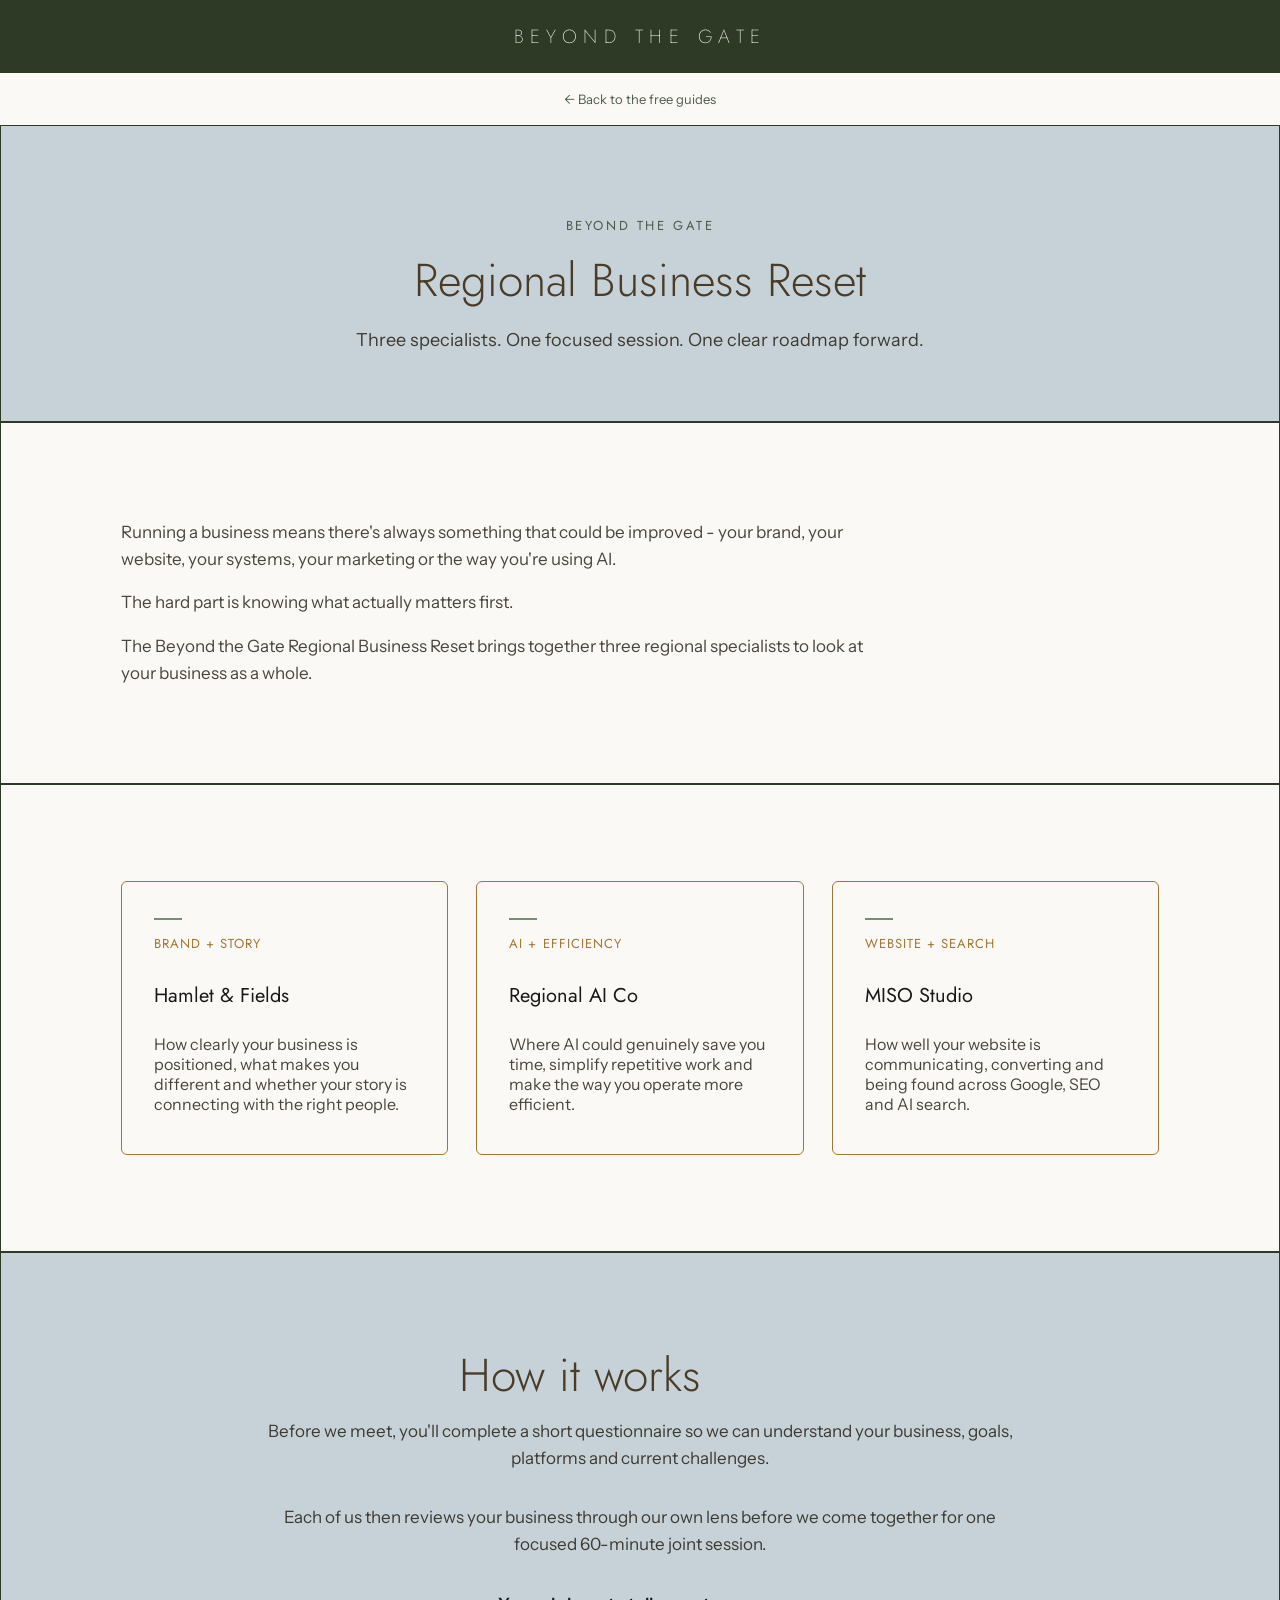
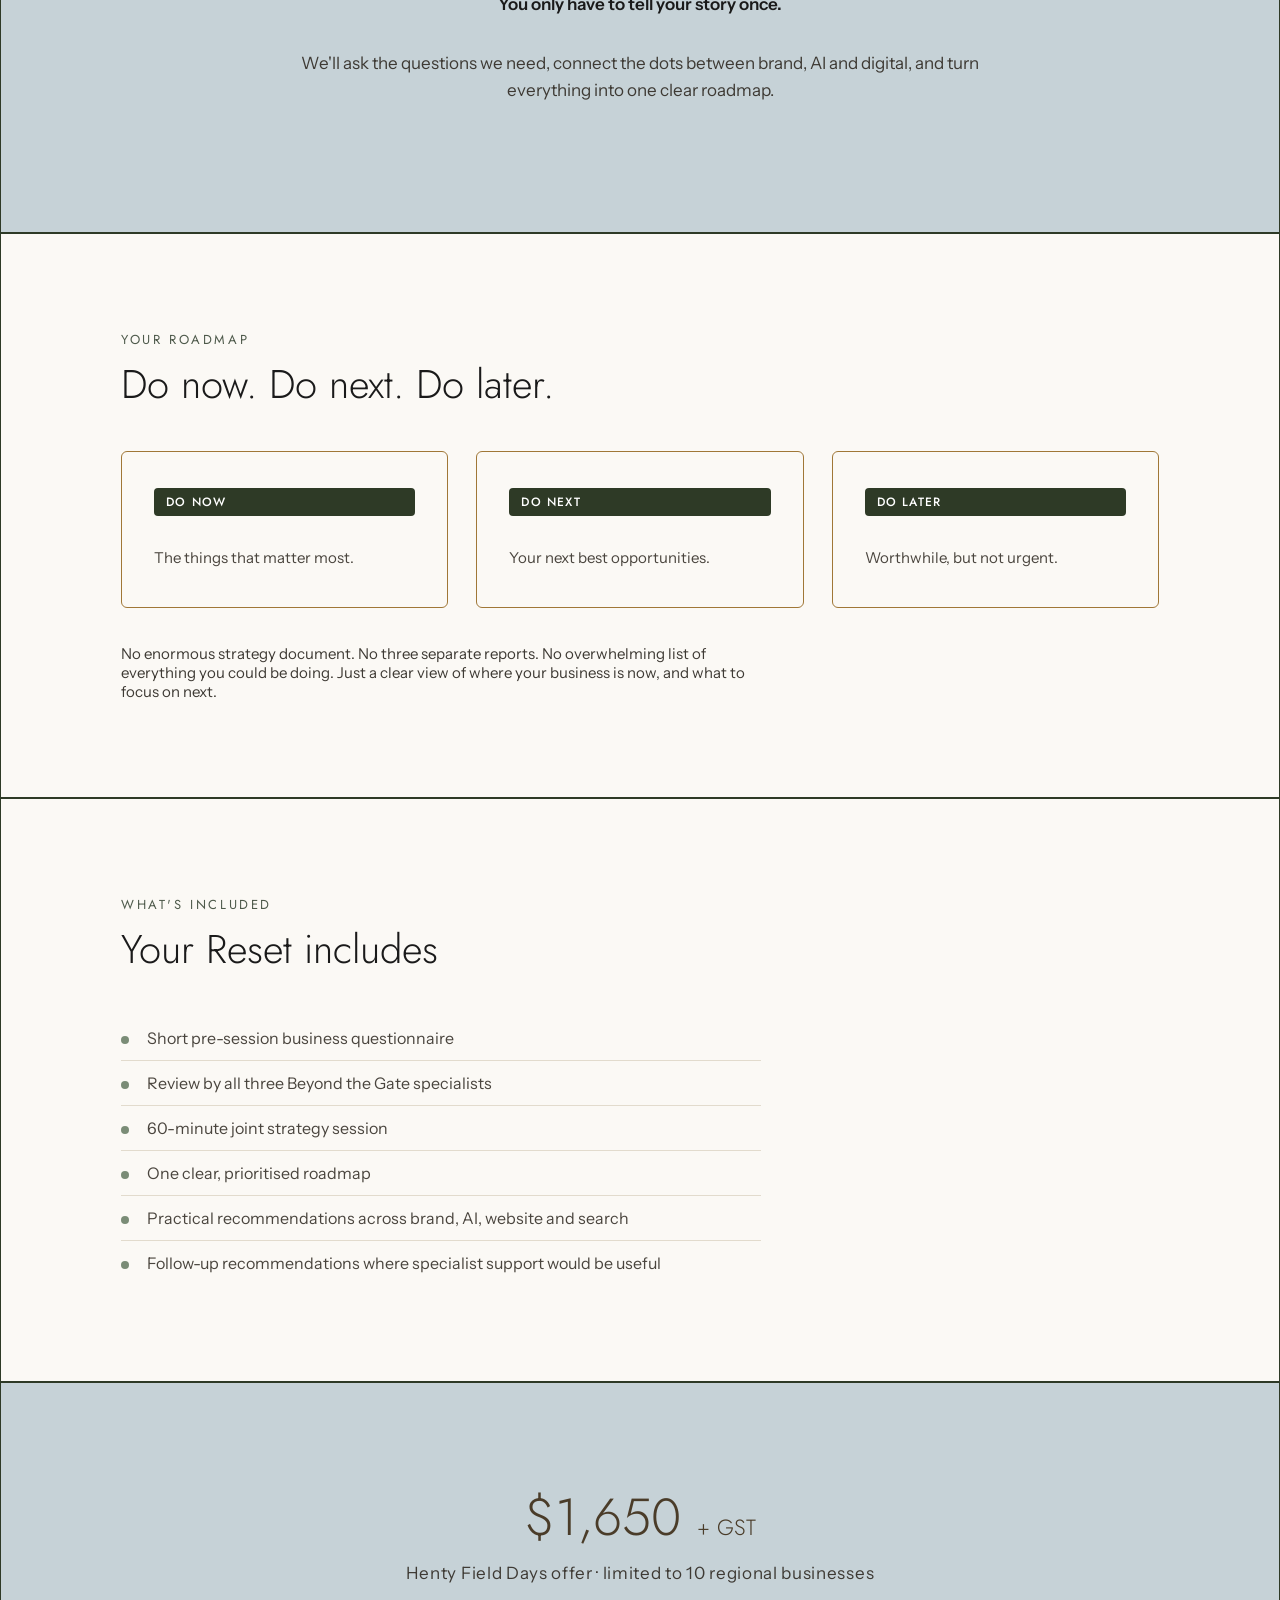
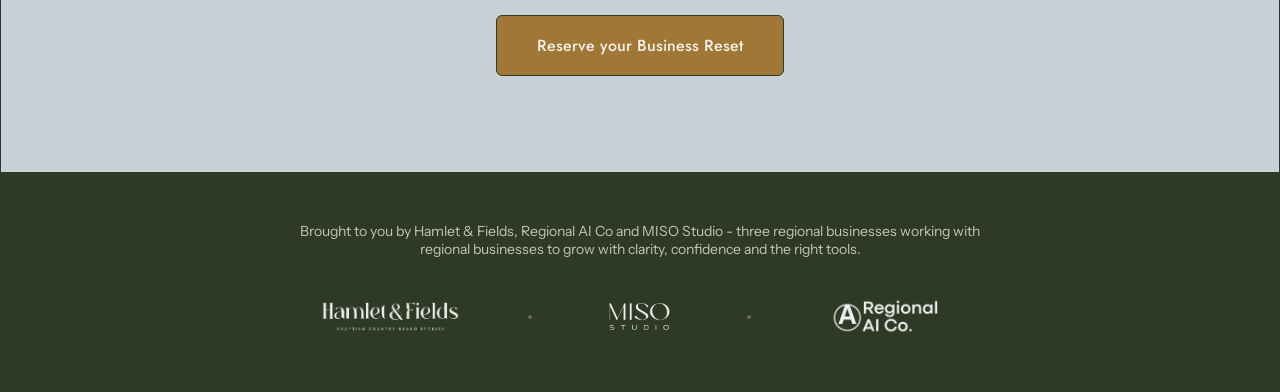
==== business-reset.html @ e3371805 "Add files via upload" ====
<!DOCTYPE html>
<html lang="en">
<head>
<meta charset="UTF-8">
<meta name="viewport" content="width=device-width, initial-scale=1.0">
<title>Beyond the Gate Regional Business Reset</title>
<meta name="description" content="Three specialists. One focused session. One clear roadmap forward.">
<link rel="stylesheet" href="style.css">
<style>
  .reset-hero {
    background: var(--cta-bg);
    text-align: center;
    padding: 90px 24px 70px;
  }
  .reset-hero .eyebrow { justify-content: center; display: flex; }
  .reset-hero h1 {
    font-family: 'Jost', sans-serif;
    font-weight: 300;
    font-size: 46px;
    color: var(--cta-heading);
    margin: 8px 0 16px 0;
  }
  .reset-hero p {
    font-size: 18px;
    color: var(--text-body-alt);
    max-width: 640px;
    margin: 0 auto;
  }
  .back-link {
    display: block;
    text-align: center;
    font-size: 13px;
    color: var(--text-label);
    padding: 18px 0;
    background: var(--card-bg);
  }
  .intro-block { max-width: 760px; }
  .intro-block p { font-size: 17px; line-height: 1.6; color: var(--text-body); margin: 0 0 16px 0; }
  .intro-block p:last-child { margin: 0; }
  .specialist-card h3 { font-size: 20px; margin-bottom: 6px; }
  .specialist-card .sub {
    font-family: 'Jost', sans-serif;
    font-size: 13px;
    letter-spacing: 0.08em;
    text-transform: uppercase;
    color: var(--ochre);
    margin: -4px 0 10px 0;
    display: block;
  }
  .how-block { max-width: 760px; }
  .how-block p { font-size: 17px; line-height: 1.6; color: var(--text-body); margin: 0 0 16px 0; }
  .how-block p.emph { font-weight: 600; color: var(--text-dark); }
  .roadmap-card { text-align: left; }
  .roadmap-card .tag {
    display: inline-block;
    font-family: 'Jost', sans-serif;
    font-weight: 500;
    font-size: 12px;
    letter-spacing: 0.1em;
    color: #fff;
    background: var(--green);
    padding: 5px 12px;
    border-radius: 4px;
    margin-bottom: 14px;
  }
  .roadmap-card p { font-size: 15px; color: var(--text-body); margin: 0; }
  .closing-note {
    font-size: 15px;
    color: var(--text-body-alt);
    max-width: 640px;
    margin: 36px 0 0 0;
  }
  .inclusions-list {
    list-style: none;
    padding: 0;
    margin: 0;
    max-width: 640px;
  }
  .inclusions-list li {
    font-size: 16px;
    color: var(--text-body);
    padding: 12px 0;
    border-bottom: 1px solid #E2DBCD;
    position: relative;
    padding-left: 26px;
  }
  .inclusions-list li:last-child { border-bottom: none; }
  .inclusions-list li:before {
    content: "";
    position: absolute;
    left: 0;
    top: 20px;
    width: 8px;
    height: 8px;
    background: var(--sage);
    border-radius: 50%;
  }
  .price-block { text-align: center; }
  .price-block .amount {
    font-family: 'Jost', sans-serif;
    font-weight: 300;
    font-size: 52px;
    color: var(--cta-heading);
    margin: 0 0 8px 0;
  }
  .price-block .limited {
    font-size: 14px;
    letter-spacing: 0.04em;
    color: var(--text-body-alt);
    margin: 0 0 32px 0;
  }
  .btn-large {
    display: inline-block;
    background: var(--ochre);
    border: 1px solid var(--green);
    border-radius: 6px;
    color: #F3F0EA;
    font-family: 'Jost', sans-serif;
    font-weight: 500;
    font-size: 16px;
    padding: 18px 40px;
  }
  .btn-large:hover { background: #8A6530; }

  @media (max-width: 760px) {
    .reset-hero h1 { font-size: 30px; }
    .reset-hero { padding: 60px 24px 44px; }
    .price-block .amount { font-size: 38px; }
  }
</style>
</head>
<body>

  <div class="topbar section"><span>BEYOND THE GATE</span></div>
  <a class="back-link" href="index.html">&larr; Back to the free guides</a>

  <section class="reset-hero section">
    <div class="eyebrow">Beyond the Gate</div>
    <h1>Regional Business Reset</h1>
    <p>Three specialists. One focused session. One clear roadmap forward.</p>
  </section>

  <section class="section-pad section">
    <div class="intro-block">
      <p>Running a business means there's always something that could be improved - your brand, your website, your systems, your marketing or the way you're using AI.</p>
      <p>The hard part is knowing what actually matters first.</p>
      <p>The Beyond the Gate Regional Business Reset brings together three regional specialists to look at your business as a whole.</p>
    </div>
  </section>

  <section class="section-pad section">
    <div class="card-grid">
      <div class="guide-card specialist-card">
        <div class="tick"></div>
        <span class="sub">Brand + Story</span>
        <h3>Hamlet &amp; Fields</h3>
        <p>How clearly your business is positioned, what makes you different and whether your story is connecting with the right people.</p>
      </div>
      <div class="guide-card specialist-card">
        <div class="tick"></div>
        <span class="sub">AI + Efficiency</span>
        <h3>Regional AI Co</h3>
        <p>Where AI could genuinely save you time, simplify repetitive work and make the way you operate more efficient.</p>
      </div>
      <div class="guide-card specialist-card">
        <div class="tick"></div>
        <span class="sub">Website + Search</span>
        <h3>MISO Studio</h3>
        <p>How well your website is communicating, converting and being found across Google, SEO and AI search.</p>
      </div>
    </div>
  </section>

  <section class="capture section">
    <div class="capture-inner how-block">
      <h2>How it works</h2>
      <p>Before we meet, you'll complete a short questionnaire so we can understand your business, goals, platforms and current challenges.</p>
      <p>Each of us then reviews your business through our own lens before we come together for one focused 60-minute joint session.</p>
      <p class="emph">You only have to tell your story once.</p>
      <p>We'll ask the questions we need, connect the dots between brand, AI and digital, and turn everything into one clear roadmap.</p>
    </div>
  </section>

  <section class="section-pad section">
    <div class="eyebrow">Your roadmap</div>
    <h2>Do now. Do next. Do later.</h2>
    <div class="card-grid">
      <div class="guide-card roadmap-card">
        <span class="tag">DO NOW</span>
        <p>The things that matter most.</p>
      </div>
      <div class="guide-card roadmap-card">
        <span class="tag">DO NEXT</span>
        <p>Your next best opportunities.</p>
      </div>
      <div class="guide-card roadmap-card">
        <span class="tag">DO LATER</span>
        <p>Worthwhile, but not urgent.</p>
      </div>
    </div>
    <p class="closing-note">No enormous strategy document. No three separate reports. No overwhelming list of everything you could be doing. Just a clear view of where your business is now, and what to focus on next.</p>
  </section>

  <section class="section-pad section">
    <div class="eyebrow">What's included</div>
    <h2>Your Reset includes</h2>
    <ul class="inclusions-list">
      <li>Short pre-session business questionnaire</li>
      <li>Review by all three Beyond the Gate specialists</li>
      <li>60-minute joint strategy session</li>
      <li>One clear, prioritised roadmap</li>
      <li>Practical recommendations across brand, AI, website and search</li>
      <li>Follow-up recommendations where specialist support would be useful</li>
    </ul>
  </section>

  <section class="capture section">
    <div class="capture-inner price-block">
      <div class="amount">$1,650 <span style="font-size:22px;">+ GST</span></div>
      <p class="limited">Henty Field Days offer &middot; limited to 10 regional businesses</p>
      <a class="btn-large" href="mailto:hayley@miso-studio.au?subject=Beyond%20the%20Gate%20-%20Business%20Reset%20Enquiry">Reserve your Business Reset</a>
    </div>
  </section>

  <footer class="footer section">
    <div class="footer-copy">Brought to you by Hamlet &amp; Fields, Regional AI Co and MISO Studio - three regional businesses working with regional businesses to grow with clarity, confidence and the right tools.</div>
    <div class="footer-logos">
      <a href="https://hamletandfields.au/" target="_blank" rel="noopener"><img class="logo-hf" src="assets/logo-hamlet-fields.png" alt="Hamlet & Fields"></a>
      <span class="dot"></span>
      <a href="https://www.miso-studio.au/" target="_blank" rel="noopener"><img class="logo-miso" src="assets/logo-miso.png" alt="MISO Studio"></a>
      <span class="dot"></span>
      <a href="https://regionalaico.com.au/" target="_blank" rel="noopener"><img class="logo-rai" src="assets/logo-regionalai.png" alt="Regional AI Co."></a>
    </div>
  </footer>

</body>
</html>
---- style.css ----
@import url('https://fonts.googleapis.com/css2?family=Jost:wght@200;300;400;500&family=Instrument+Sans:wght@400;500&display=swap');

:root {
  --green: #2E3A26;
  --green-hover: #3A4A30;
  --ochre: #A07737;
  --ochre-hover: #8A6530;
  --sage: #7A8C76;
  --cta-bg: #C6D2D7;
  --card-bg: #FBF9F5;
  --text-dark: #1A1A1A;
  --text-body: #4A453E;
  --text-body-alt: #3E3A34;
  --text-label: #4E5A4B;
  --cta-heading: #4A3C29;
  --footer-body: #C8C3BA;
  --footer-heading: #F3F0EA;
  --dot: #6B655C;
  --dark-brown: #2E3A26;
  --input-border: rgba(25, 19, 11, 0.28);
}

* { box-sizing: border-box; }

body {
  margin: 0;
  font-family: 'Instrument Sans', sans-serif;
  color: var(--text-body);
  background: var(--card-bg);
}

h1, h2, h3, .eyebrow, .label {
  font-family: 'Jost', sans-serif;
}

a { text-decoration: none; }

.section {
  border: 1px solid var(--green);
}

/* ---------- HERO ---------- */
.hero {
  position: relative;
}
.hero img {
  display: block;
  width: 100%;
  aspect-ratio: 1440 / 860;
  object-fit: cover;
  object-position: center 55%;
}

/* ---------- WHAT YOU'LL GET ---------- */
.section-pad {
  padding: 96px 120px;
}
.eyebrow {
  font-size: 13px;
  letter-spacing: 0.2em;
  text-transform: uppercase;
  color: var(--text-label);
  margin-bottom: 12px;
}
.section h2 {
  font-weight: 300;
  font-size: 40px;
  line-height: 1.15;
  color: var(--text-dark);
  margin: 0 0 44px 0;
  max-width: 640px;
}
.card-grid {
  display: flex;
  gap: 28px;
}
.card-grid > * { flex: 1; }
.guide-card {
  background: var(--card-bg);
  border: 1px solid var(--ochre);
  border-radius: 6px;
  padding: 36px 32px 40px;
  display: flex;
  flex-direction: column;
  gap: 18px;
}
.tick {
  width: 28px;
  height: 2px;
  background: var(--sage);
}
.card-num {
  font-size: 13px;
  color: var(--text-label);
}
.guide-card h3 {
  font-weight: 400;
  font-size: 25px;
  color: var(--text-dark);
  margin: 0;
}
.guide-card p {
  font-size: 16px;
  color: var(--text-body);
  margin: 0;
}

/* ---------- EMAIL CAPTURE ---------- */
.capture {
  background: var(--cta-bg);
  text-align: center;
  padding: 96px 120px;
}
.capture-inner {
  max-width: 660px;
  margin: 0 auto;
}
.capture h2 {
  font-weight: 300;
  font-size: 46px;
  color: var(--cta-heading);
  margin: 0 0 16px 0;
}
.capture > .capture-inner > p {
  font-size: 17px;
  color: var(--text-body-alt);
  margin: 0 0 32px 0;
}
.field-label {
  font-size: 12px;
  letter-spacing: 0.16em;
  text-transform: uppercase;
  color: var(--cta-heading);
  text-align: left;
  margin-bottom: 8px;
}
.form-row {
  display: flex;
  gap: 12px;
  align-items: stretch;
}
.form-row input[type="email"] {
  flex: 1;
  background: #fff;
  border: 1px solid var(--input-border);
  border-radius: 6px;
  padding: 17px;
  font-size: 16px;
  font-family: 'Instrument Sans', sans-serif;
  color: var(--text-dark);
}
.btn-ochre {
  background: var(--ochre);
  border: 1px solid var(--green);
  border-radius: 6px;
  color: #F3F0EA;
  font-family: 'Jost', sans-serif;
  font-weight: 500;
  font-size: 15px;
  padding: 17px 34px;
  cursor: pointer;
  white-space: nowrap;
}
.btn-ochre:hover { background: var(--ochre-hover); }
.consent {
  display: flex;
  gap: 8px;
  align-items: flex-start;
  text-align: left;
  font-size: 13px;
  color: var(--text-body-alt);
  margin-top: 16px;
}
.fine-print {
  font-size: 11px;
  color: var(--text-body-alt);
  opacity: 0.7;
  text-align: left;
  margin-top: 8px;
}

/* ---------- FOOTER ---------- */
.footer {
  background: var(--dark-brown);
  padding: 48px 40px;
  text-align: center;
}
.footer-copy {
  font-size: 14px;
  color: var(--footer-body);
  max-width: 700px;
  margin: 0 auto 32px auto;
}
.footer-logos {
  display: flex;
  justify-content: center;
  align-items: center;
  gap: 64px;
  flex-wrap: wrap;
}
.footer-logos a { opacity: 0.92; transition: opacity 0.15s; }
.footer-logos a:hover { opacity: 1; }
.footer-logos img { display: block; }
.logo-hf, .logo-rai { height: 37px; }
.logo-miso { height: 53px; }
.dot { width: 4px; height: 4px; background: var(--dot); border-radius: 50%; }

/* ---------- THANK YOU PAGE ---------- */
.topbar {
  background: var(--dark-brown);
  text-align: center;
  padding: 22px 24px;
}
.topbar span {
  font-family: 'Jost', sans-serif;
  font-weight: 200;
  font-size: 19px;
  letter-spacing: 0.34em;
  color: var(--footer-heading);
}
.thankyou-content {
  padding: 96px 120px 88px;
  background: #E6E2DB;
}
.thankyou-content h1 {
  font-weight: 300;
  font-size: 56px;
  color: var(--text-dark);
  margin: 0 0 16px 0;
}
.thankyou-content > .sub {
  font-size: 18px;
  color: var(--text-body-alt);
  margin: 0 0 48px 0;
}
.download-card {
  background: var(--card-bg);
  border: 1px solid var(--ochre);
  border-radius: 6px;
  padding: 36px 32px 32px;
  display: flex;
  flex-direction: column;
  gap: 16px;
}
.download-card .biz-label {
  font-family: 'Jost', sans-serif;
  font-weight: 500;
  font-size: 13px;
  letter-spacing: 0.16em;
  text-transform: uppercase;
  color: var(--text-label);
}
.download-card h3 {
  font-weight: 400;
  font-size: 27px;
  color: var(--text-dark);
  margin: 0;
}
.download-card p {
  font-size: 16px;
  color: var(--text-body);
  margin: 0;
}
.btn-download {
  margin-top: auto;
  display: block;
  text-align: center;
  background: var(--green);
  color: var(--footer-heading);
  border: 1px solid var(--ochre);
  border-radius: 6px;
  padding: 16px 20px;
  font-family: 'Jost', sans-serif;
  font-weight: 500;
  font-size: 15px;
  letter-spacing: 0.04em;
}
.btn-download:hover { background: var(--green-hover); color: #fff; }
.closing-line {
  font-size: 16px;
  color: var(--text-body-alt);
  margin-top: 48px;
  max-width: 640px;
}

/* ---------- RESPONSIVE ---------- */
@media (max-width: 760px) {
  .section-pad, .capture, .thankyou-content { padding: 40px 24px; }
  .card-grid { flex-direction: column; gap: 16px; }
  .section h2 { font-size: 30px; }
  .capture h2 { font-size: 32px; }
  .form-row { flex-direction: column; }
  .btn-ochre { width: 100%; padding: 18px 20px; }
  .thankyou-content h1 { font-size: 34px; }
  .guide-card, .download-card { padding: 26px 24px; }
  .guide-card h3 { font-size: 21px; }
  .download-card h3 { font-size: 22px; }
  .footer-logos { gap: 28px; }
  .footer-logos .dot { display: none; }
.logo-hf { height: 27px; }
.logo-rai { height: 24px; }
.logo-miso { height: 39px; }
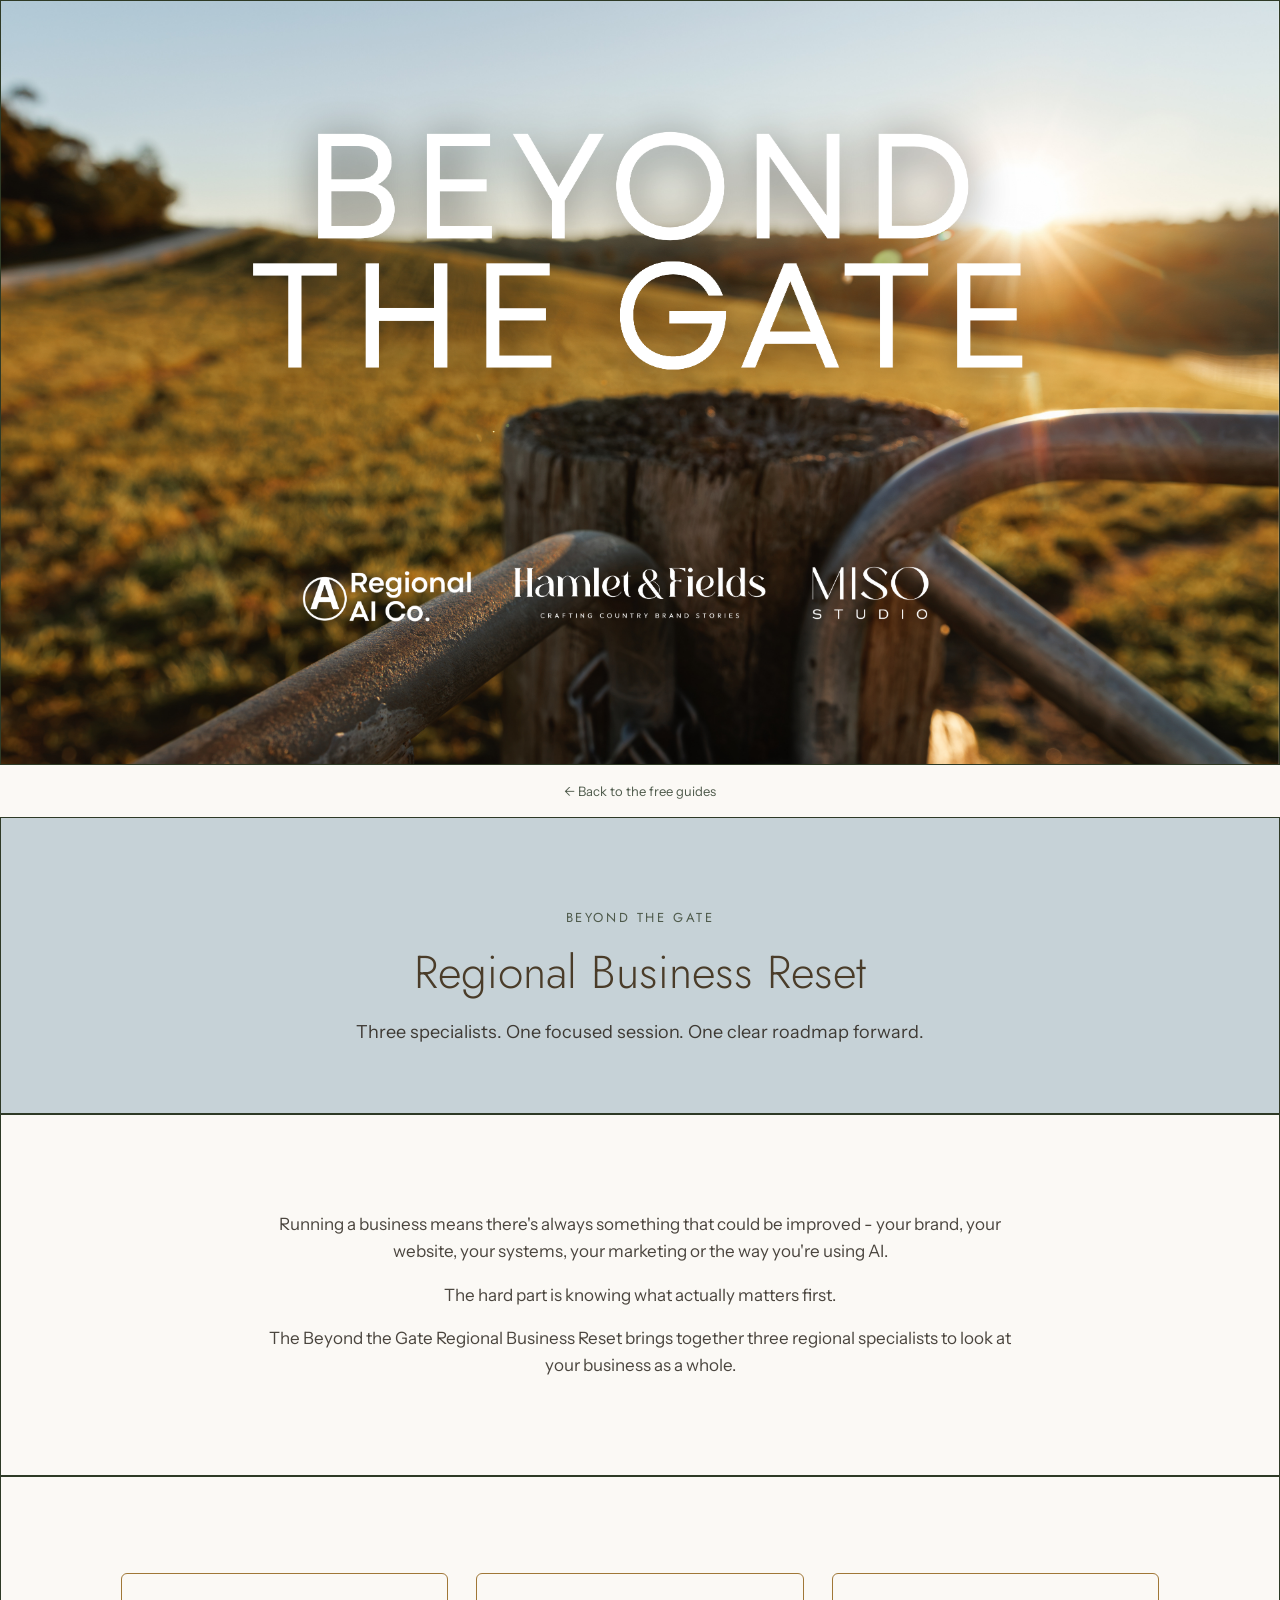
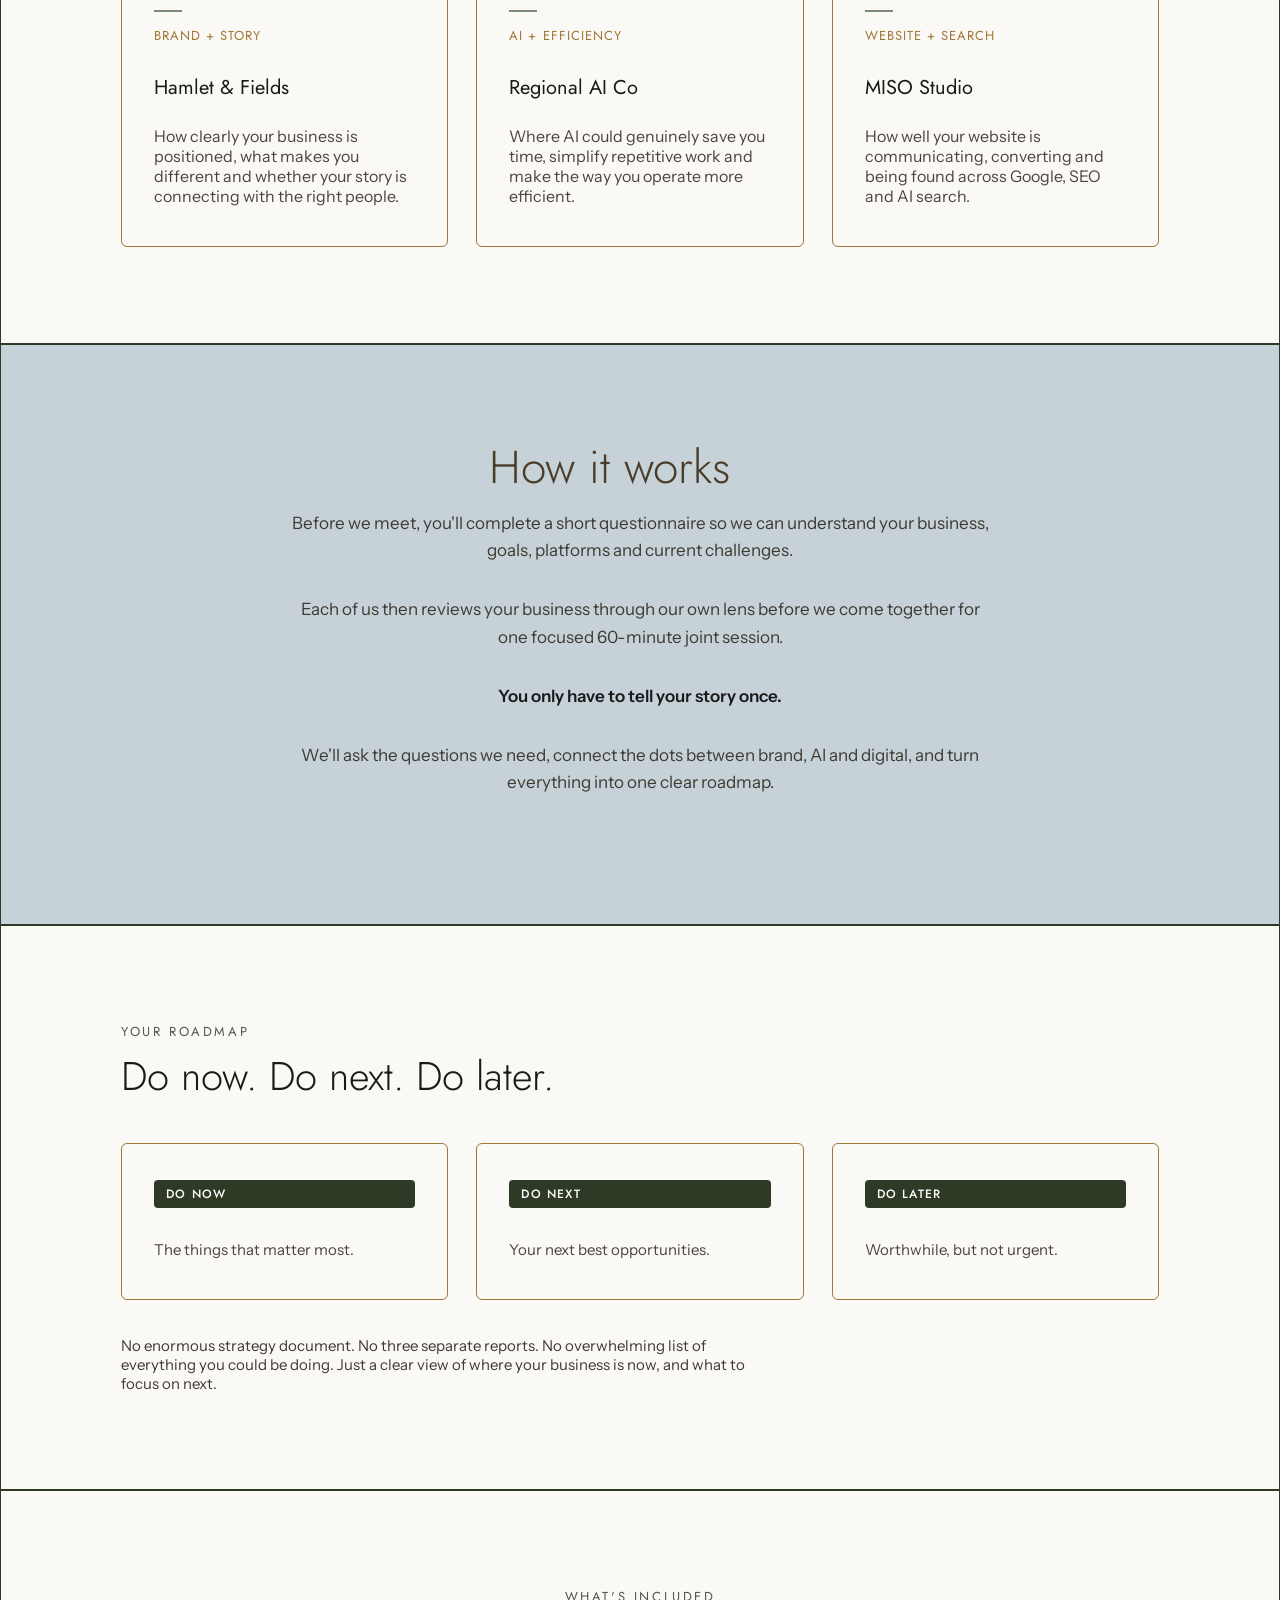
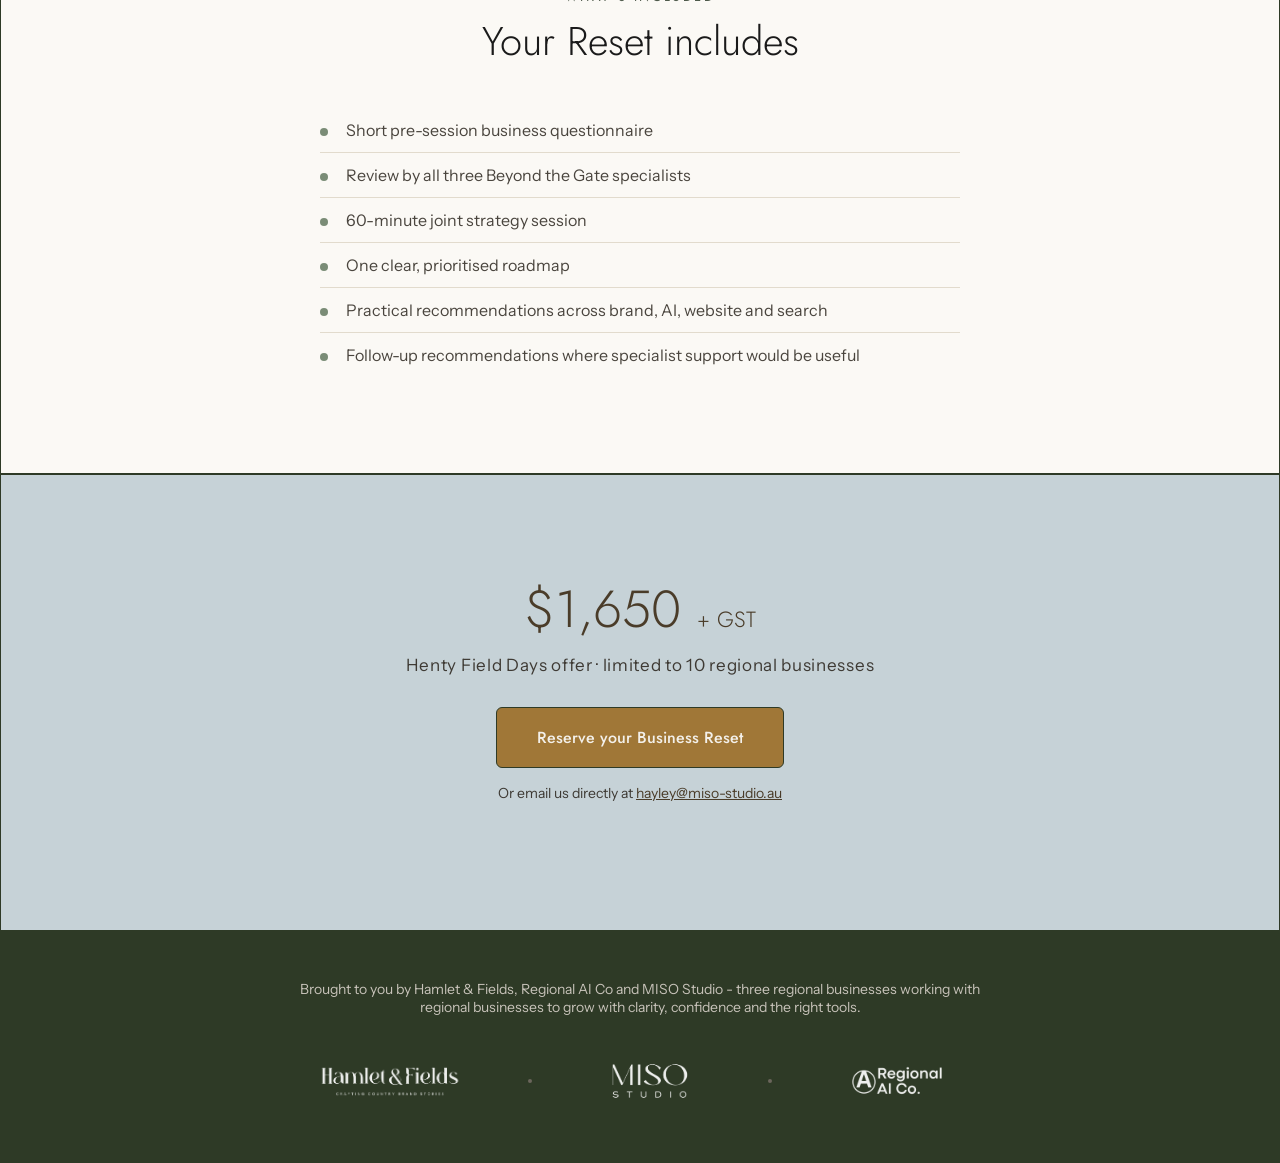
==== commit 2bcec7d0: "Add files via upload" ====
--- a/business-reset.html
+++ b/business-reset.html
@@ -34,7 +34,7 @@
     padding: 18px 0;
     background: var(--card-bg);
   }
-  .intro-block { max-width: 760px; }
+  .intro-block { max-width: 760px; margin: 0 auto; text-align: center; }
   .intro-block p { font-size: 17px; line-height: 1.6; color: var(--text-body); margin: 0 0 16px 0; }
   .intro-block p:last-child { margin: 0; }
   .specialist-card h3 { font-size: 20px; margin-bottom: 6px; }
@@ -47,7 +47,7 @@
     margin: -4px 0 10px 0;
     display: block;
   }
-  .how-block { max-width: 760px; }
+  .how-block { max-width: 700px; margin: 0 auto; text-align: center; }
   .how-block p { font-size: 17px; line-height: 1.6; color: var(--text-body); margin: 0 0 16px 0; }
   .how-block p.emph { font-weight: 600; color: var(--text-dark); }
   .roadmap-card { text-align: left; }
@@ -131,7 +131,9 @@
 </head>
 <body>
 
-  <div class="topbar section"><span>BEYOND THE GATE</span></div>
+  <section class="hero section">
+    <img src="assets/hero-beyond-the-gate.png" alt="Beyond the Gate - Hamlet & Fields, Regional AI Co and MISO Studio">
+  </section>
   <a class="back-link" href="index.html">&larr; Back to the free guides</a>
 
   <section class="reset-hero section">
@@ -201,10 +203,10 @@
     <p class="closing-note">No enormous strategy document. No three separate reports. No overwhelming list of everything you could be doing. Just a clear view of where your business is now, and what to focus on next.</p>
   </section>
 
-  <section class="section-pad section">
-    <div class="eyebrow">What's included</div>
-    <h2>Your Reset includes</h2>
-    <ul class="inclusions-list">
+  <section class="section-pad section" style="text-align:center;">
+    <div class="eyebrow" style="justify-content:center; display:flex;">What's included</div>
+    <h2 style="max-width:640px; margin-left:auto; margin-right:auto;">Your Reset includes</h2>
+    <ul class="inclusions-list" style="margin-left:auto; margin-right:auto; text-align:left;">
       <li>Short pre-session business questionnaire</li>
       <li>Review by all three Beyond the Gate specialists</li>
       <li>60-minute joint strategy session</li>
@@ -219,6 +221,7 @@
       <div class="amount">$1,650 <span style="font-size:22px;">+ GST</span></div>
       <p class="limited">Henty Field Days offer &middot; limited to 10 regional businesses</p>
       <a class="btn-large" href="mailto:hayley@miso-studio.au?subject=Beyond%20the%20Gate%20-%20Business%20Reset%20Enquiry">Reserve your Business Reset</a>
+      <p style="margin-top:16px; font-size:14px; color:var(--text-body-alt);">Or email us directly at <a href="mailto:hayley@miso-studio.au" style="color:var(--cta-heading); text-decoration:underline;">hayley@miso-studio.au</a></p>
     </div>
   </section>
 
--- a/style.css
+++ b/style.css
@@ -16,7 +16,7 @@
   --footer-body: #C8C3BA;
   --footer-heading: #F3F0EA;
   --dot: #6B655C;
-  --dark-brown: #2E3A26;
+  --dark-brown: #2E3A26; /* was brown #332114 - changed to green per brand feedback */
   --input-border: rgba(25, 19, 11, 0.28);
 }
 
@@ -201,8 +201,9 @@
 .footer-logos a { opacity: 0.92; transition: opacity 0.15s; }
 .footer-logos a:hover { opacity: 1; }
 .footer-logos img { display: block; }
-.logo-hf, .logo-rai { height: 37px; }
-.logo-miso { height: 53px; }
+.logo-hf { height: 37px; }
+.logo-rai { height: 32px; }
+.logo-miso { height: 66px; }
 .dot { width: 4px; height: 4px; background: var(--dot); border-radius: 50%; }
 
 /* ---------- THANK YOU PAGE ---------- */
@@ -280,7 +281,7 @@
   font-size: 16px;
   color: var(--text-body-alt);
   margin-top: 48px;
-  max-width: 640px;
+  max-width: 100%;
 }
 
 /* ---------- RESPONSIVE ---------- */
@@ -297,6 +298,7 @@
   .download-card h3 { font-size: 22px; }
   .footer-logos { gap: 28px; }
   .footer-logos .dot { display: none; }
-.logo-hf { height: 27px; }
-.logo-rai { height: 24px; }
-.logo-miso { height: 39px; }
+  .logo-hf { height: 27px; }
+  .logo-rai { height: 24px; }
+  .logo-miso { height: 48px; }
+}
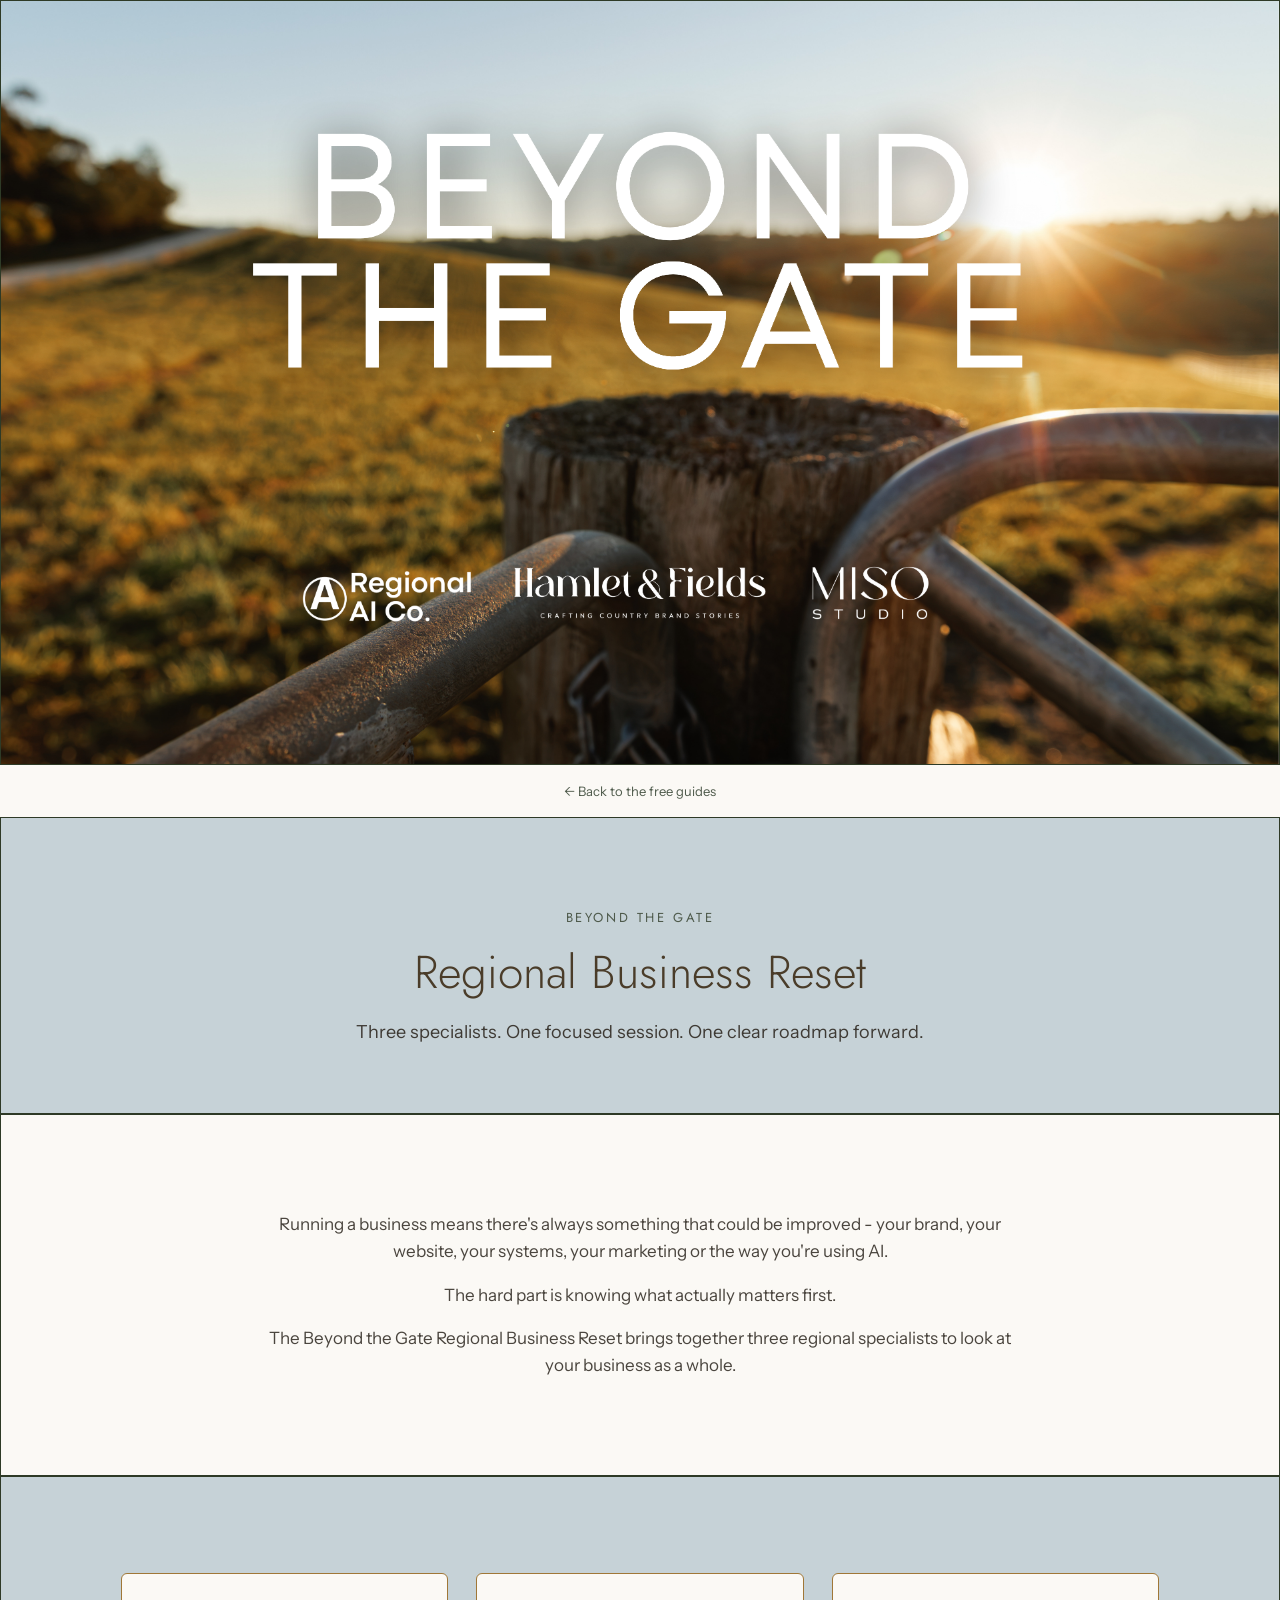
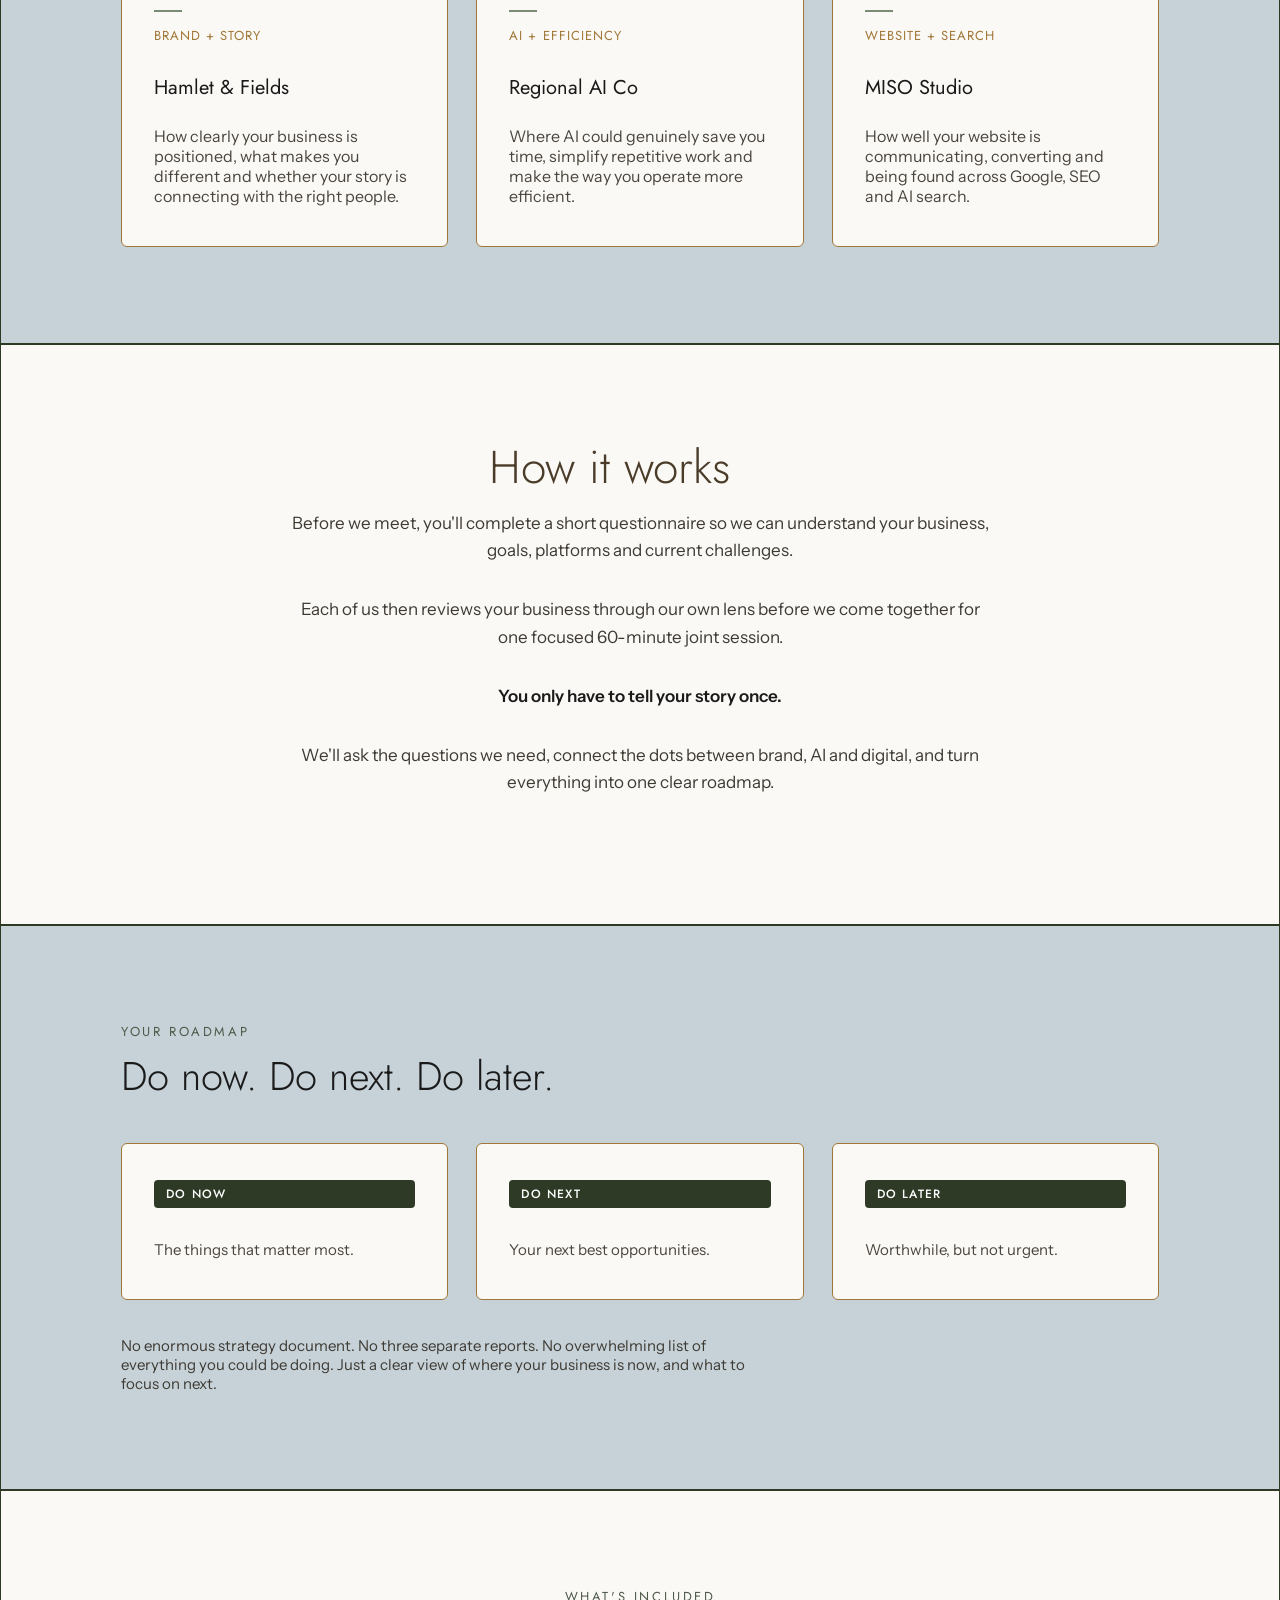
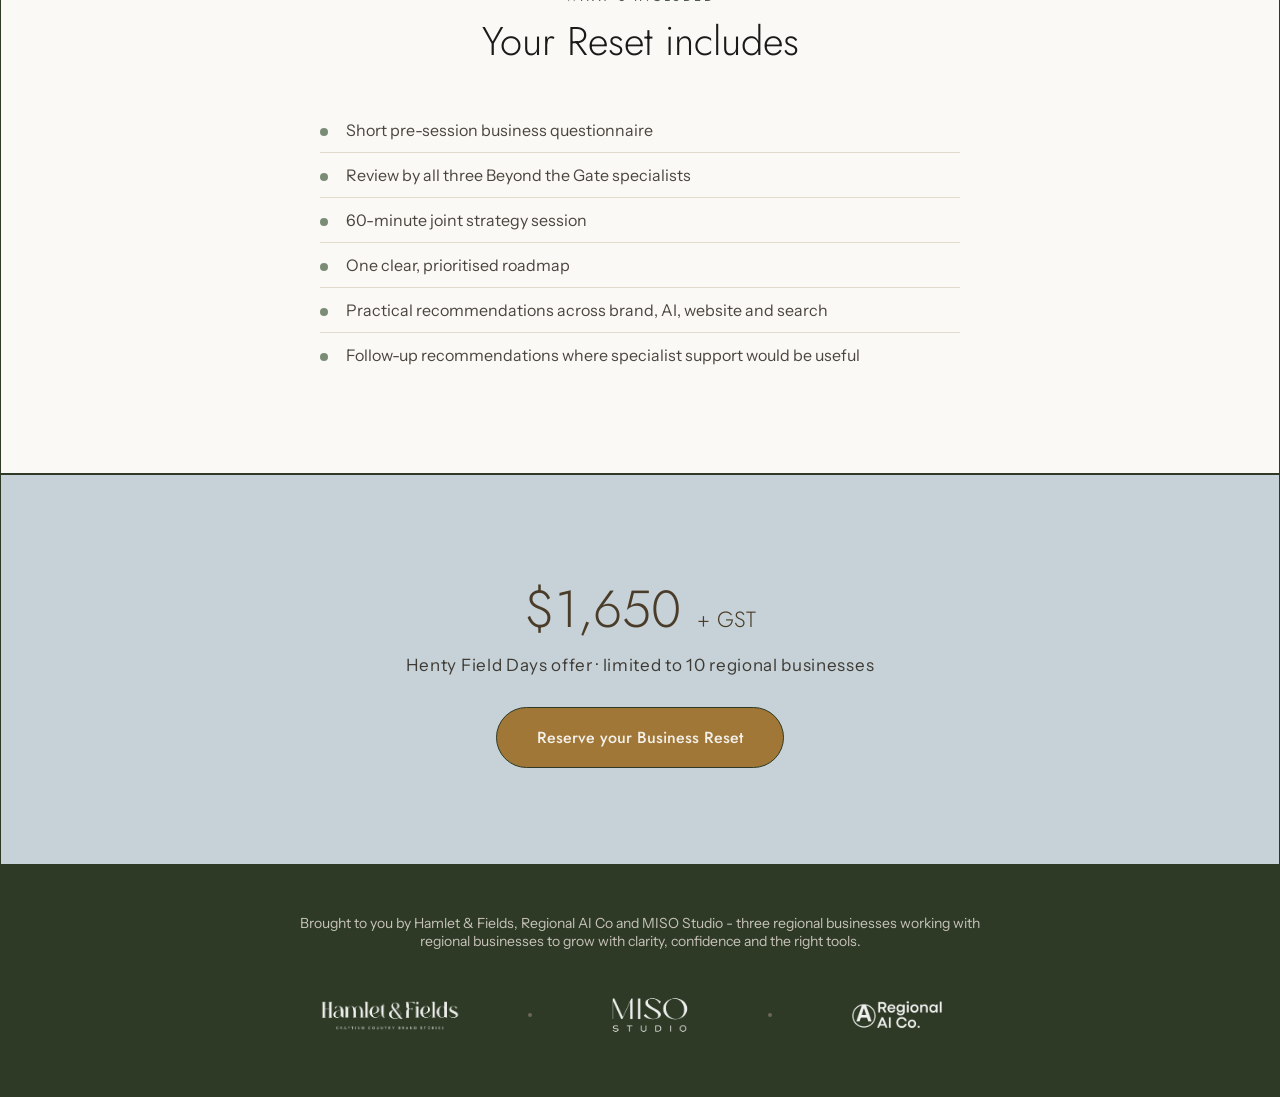
==== commit b5ba1e87: "Add files via upload" ====
--- a/business-reset.html
+++ b/business-reset.html
@@ -113,7 +113,7 @@
     display: inline-block;
     background: var(--ochre);
     border: 1px solid var(--green);
-    border-radius: 6px;
+    border-radius: 999px;
     color: #F3F0EA;
     font-family: 'Jost', sans-serif;
     font-weight: 500;
@@ -150,7 +150,7 @@
     </div>
   </section>
 
-  <section class="section-pad section">
+  <section class="section-pad section" style="background:var(--cta-bg);">
     <div class="card-grid">
       <div class="guide-card specialist-card">
         <div class="tick"></div>
@@ -173,7 +173,7 @@
     </div>
   </section>
 
-  <section class="capture section">
+  <section class="capture section" style="background:var(--card-bg);">
     <div class="capture-inner how-block">
       <h2>How it works</h2>
       <p>Before we meet, you'll complete a short questionnaire so we can understand your business, goals, platforms and current challenges.</p>
@@ -183,7 +183,7 @@
     </div>
   </section>
 
-  <section class="section-pad section">
+  <section class="section-pad section" style="background:var(--cta-bg);">
     <div class="eyebrow">Your roadmap</div>
     <h2>Do now. Do next. Do later.</h2>
     <div class="card-grid">
@@ -221,7 +221,6 @@
       <div class="amount">$1,650 <span style="font-size:22px;">+ GST</span></div>
       <p class="limited">Henty Field Days offer &middot; limited to 10 regional businesses</p>
       <a class="btn-large" href="mailto:hayley@miso-studio.au?subject=Beyond%20the%20Gate%20-%20Business%20Reset%20Enquiry">Reserve your Business Reset</a>
-      <p style="margin-top:16px; font-size:14px; color:var(--text-body-alt);">Or email us directly at <a href="mailto:hayley@miso-studio.au" style="color:var(--cta-heading); text-decoration:underline;">hayley@miso-studio.au</a></p>
     </div>
   </section>
 
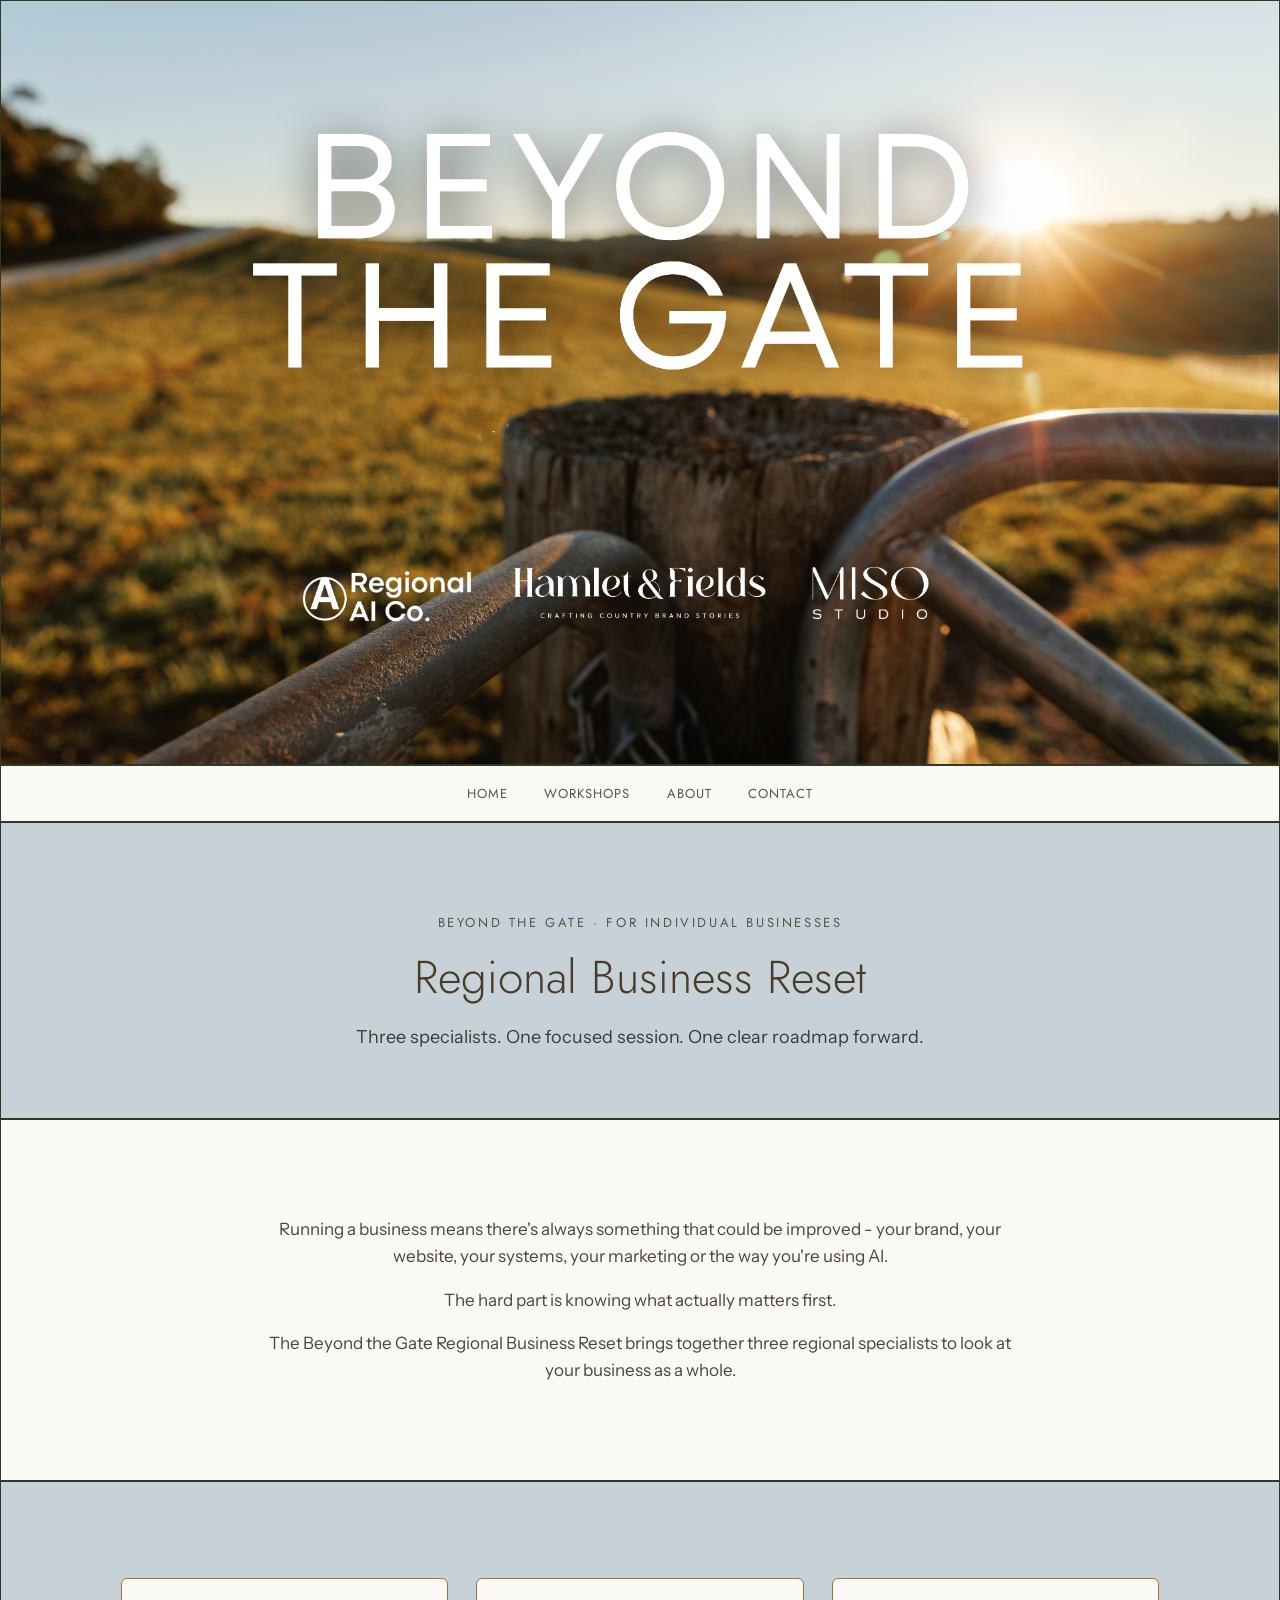
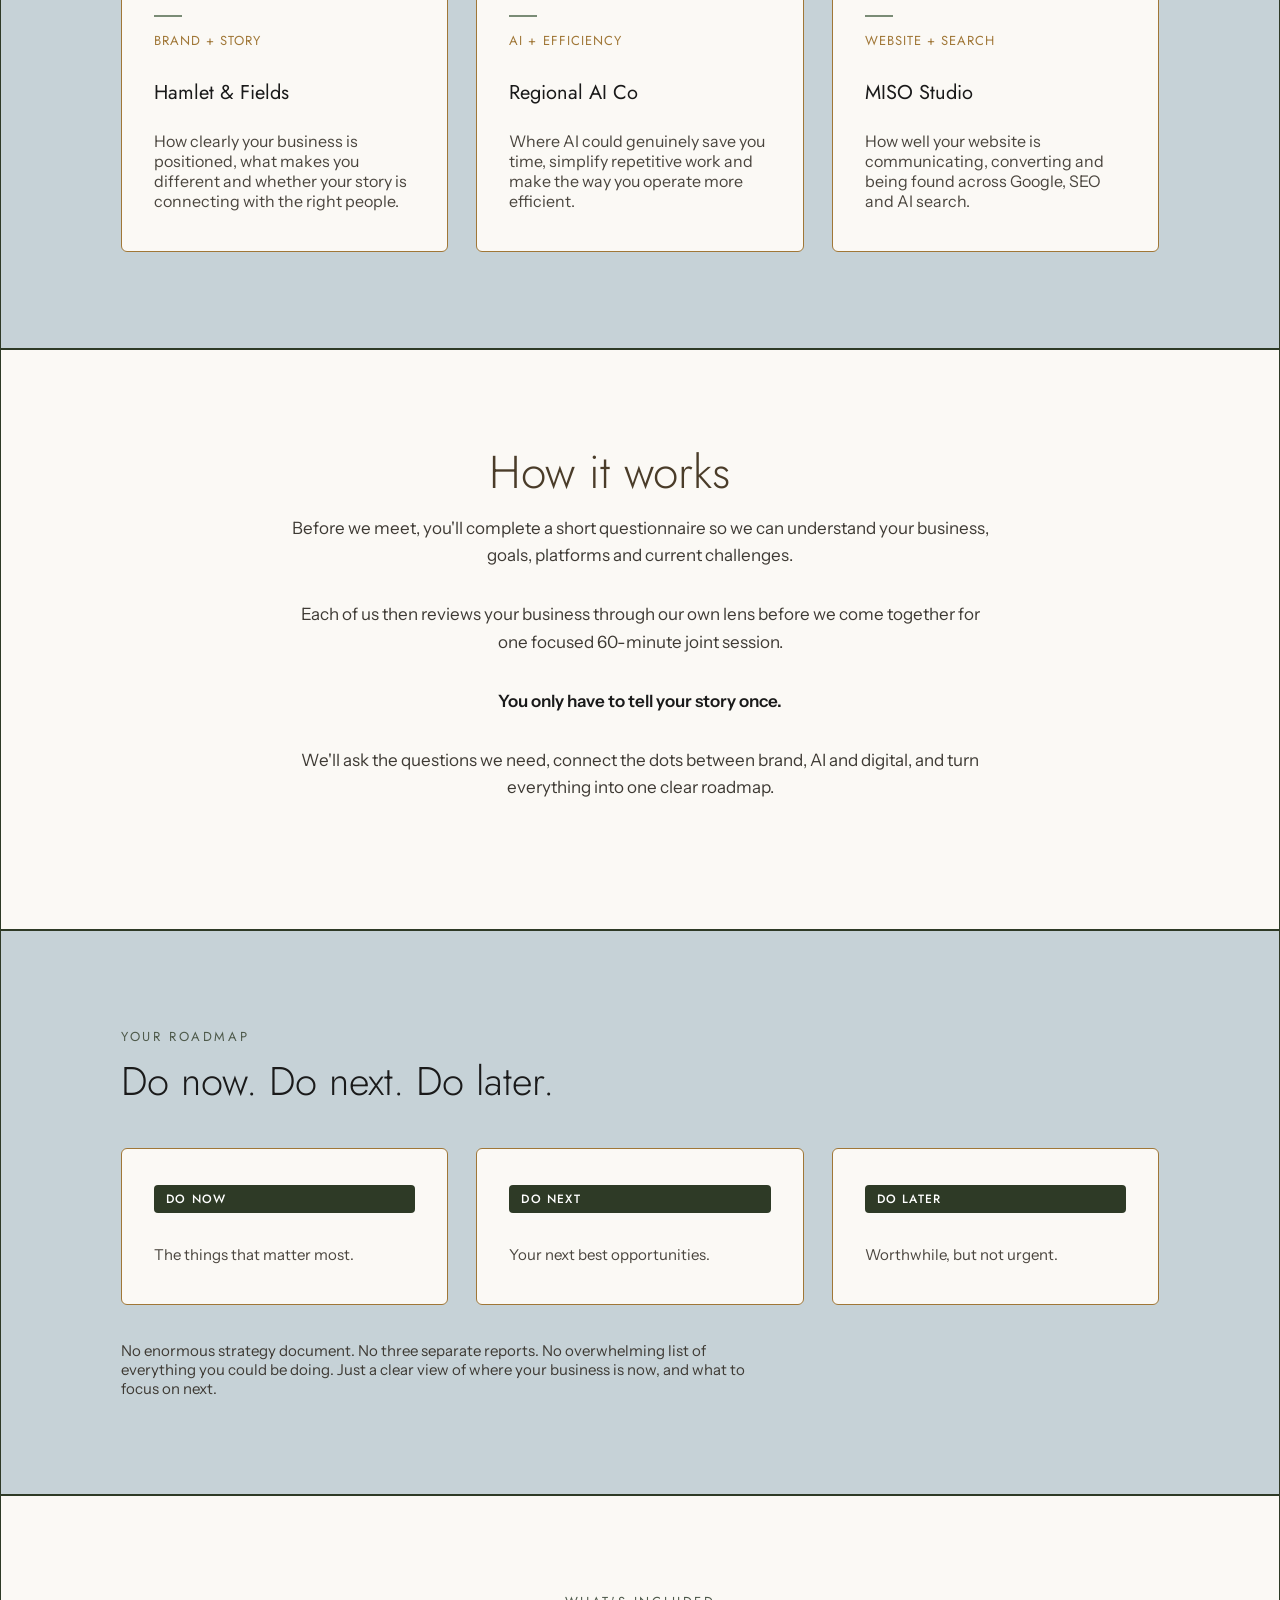
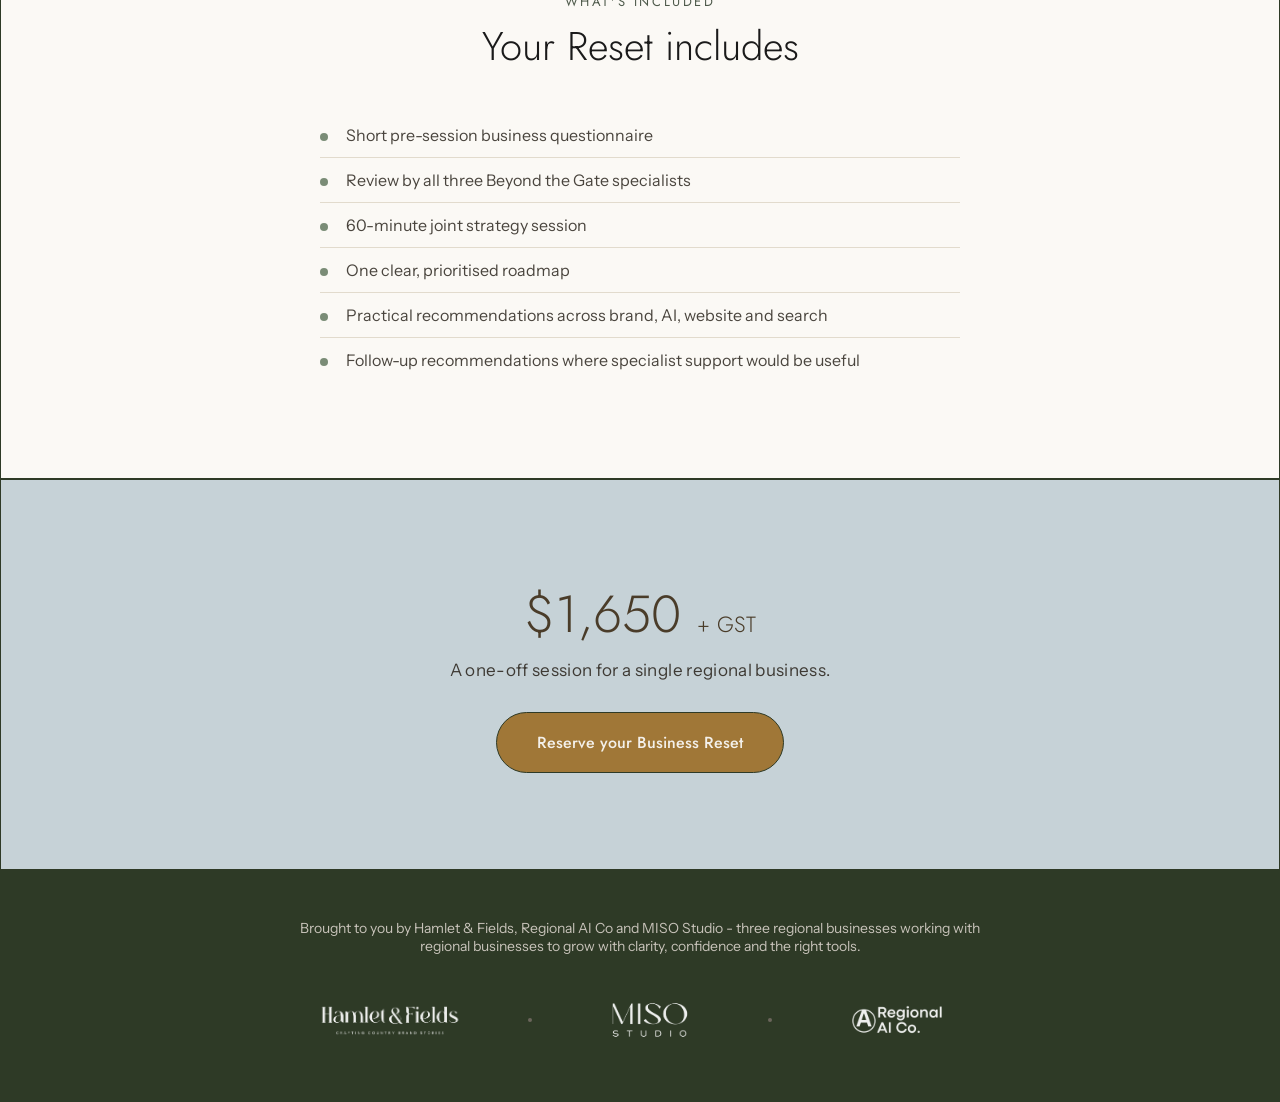
==== commit ffe7e907: "Reposition Beyond the Gate as ongoing regional workshops/speaking brand Post-Henty repositioning: ne" ====
--- a/business-reset.html
+++ b/business-reset.html
@@ -3,8 +3,8 @@
 <head>
 <meta charset="UTF-8">
 <meta name="viewport" content="width=device-width, initial-scale=1.0">
-<title>Beyond the Gate Regional Business Reset</title>
-<meta name="description" content="Three specialists. One focused session. One clear roadmap forward.">
+<title>Regional Business Reset - Beyond the Gate</title>
+<meta name="description" content="A focused session with three regional specialists - brand, website and AI - for a business wanting one clear roadmap forward.">
 <link rel="stylesheet" href="style.css">
 <style>
   .reset-hero {
@@ -26,27 +26,9 @@
     max-width: 640px;
     margin: 0 auto;
   }
-  .back-link {
-    display: block;
-    text-align: center;
-    font-size: 13px;
-    color: var(--text-label);
-    padding: 18px 0;
-    background: var(--card-bg);
-  }
   .intro-block { max-width: 760px; margin: 0 auto; text-align: center; }
   .intro-block p { font-size: 17px; line-height: 1.6; color: var(--text-body); margin: 0 0 16px 0; }
   .intro-block p:last-child { margin: 0; }
-  .specialist-card h3 { font-size: 20px; margin-bottom: 6px; }
-  .specialist-card .sub {
-    font-family: 'Jost', sans-serif;
-    font-size: 13px;
-    letter-spacing: 0.08em;
-    text-transform: uppercase;
-    color: var(--ochre);
-    margin: -4px 0 10px 0;
-    display: block;
-  }
   .how-block { max-width: 700px; margin: 0 auto; text-align: center; }
   .how-block p { font-size: 17px; line-height: 1.6; color: var(--text-body); margin: 0 0 16px 0; }
   .how-block p.emph { font-weight: 600; color: var(--text-dark); }
@@ -103,9 +85,9 @@
     color: var(--cta-heading);
     margin: 0 0 8px 0;
   }
-  .price-block .limited {
+  .price-block .note {
     font-size: 14px;
-    letter-spacing: 0.04em;
+    letter-spacing: 0.02em;
     color: var(--text-body-alt);
     margin: 0 0 32px 0;
   }
@@ -134,10 +116,16 @@
   <section class="hero section">
     <img src="assets/hero-beyond-the-gate.png" alt="Beyond the Gate - Hamlet & Fields, Regional AI Co and MISO Studio">
   </section>
-  <a class="back-link" href="index.html">&larr; Back to the free guides</a>
+
+  <nav class="mini-nav section">
+    <a href="index.html">Home</a>
+    <a href="index.html#workshops">Workshops</a>
+    <a href="index.html#team">About</a>
+    <a href="index.html#contact">Contact</a>
+  </nav>
 
   <section class="reset-hero section">
-    <div class="eyebrow">Beyond the Gate</div>
+    <div class="eyebrow">Beyond the Gate &middot; for individual businesses</div>
     <h1>Regional Business Reset</h1>
     <p>Three specialists. One focused session. One clear roadmap forward.</p>
   </section>
@@ -219,7 +207,7 @@
   <section class="capture section">
     <div class="capture-inner price-block">
       <div class="amount">$1,650 <span style="font-size:22px;">+ GST</span></div>
-      <p class="limited">Henty Field Days offer &middot; limited to 10 regional businesses</p>
+      <p class="note">A one-off session for a single regional business.</p>
       <a class="btn-large" href="mailto:hayley@miso-studio.au?subject=Beyond%20the%20Gate%20-%20Business%20Reset%20Enquiry">Reserve your Business Reset</a>
     </div>
   </section>
--- a/style.css
+++ b/style.css
@@ -51,7 +51,7 @@
   object-position: center 55%;
 }
 
-/* ---------- WHAT YOU'LL GET ---------- */
+/* ---------- WHAT YOU'LL GET / CARD SECTIONS ---------- */
 .section-pad {
   padding: 96px 120px;
 }
@@ -104,8 +104,62 @@
   color: var(--text-body);
   margin: 0;
 }
-
-/* ---------- EMAIL CAPTURE ---------- */
+.specialist-card h3 { font-size: 20px; margin-bottom: 6px; }
+.specialist-card .sub {
+  font-family: 'Jost', sans-serif;
+  font-size: 13px;
+  letter-spacing: 0.08em;
+  text-transform: uppercase;
+  color: var(--ochre);
+  margin: -4px 0 10px 0;
+  display: block;
+}
+
+/* ---------- HOMEPAGE HERO COPY ---------- */
+.hero-copy {
+  text-align: center;
+}
+.hero-copy .eyebrow { justify-content: center; display: flex; }
+.hero-copy h1 {
+  font-weight: 300;
+  font-size: 48px;
+  line-height: 1.15;
+  color: var(--text-dark);
+  max-width: 760px;
+  margin: 0 auto 14px auto;
+}
+.hero-copy .subhead {
+  font-family: 'Jost', sans-serif;
+  font-size: 20px;
+  font-weight: 400;
+  color: var(--cta-heading);
+  margin: 0 0 20px 0;
+}
+.hero-copy .body-text {
+  font-size: 17px;
+  line-height: 1.6;
+  color: var(--text-body);
+  max-width: 620px;
+  margin: 0 auto 36px auto;
+}
+.hero-cta-row {
+  display: flex;
+  justify-content: center;
+  align-items: center;
+  gap: 28px;
+  flex-wrap: wrap;
+}
+.link-arrow {
+  font-family: 'Jost', sans-serif;
+  font-size: 15px;
+  font-weight: 500;
+  color: var(--cta-heading);
+  border-bottom: 1px solid var(--sage);
+  padding-bottom: 2px;
+}
+.link-arrow:hover { color: var(--ochre); }
+
+/* ---------- EMAIL CAPTURE / CTA BLOCKS ---------- */
 .capture {
   background: var(--cta-bg);
   text-align: center;
@@ -152,7 +206,7 @@
 .btn-ochre {
   background: var(--ochre);
   border: 1px solid var(--green);
-  border-radius: 6px;
+  border-radius: 999px;
   color: #F3F0EA;
   font-family: 'Jost', sans-serif;
   font-weight: 500;
@@ -206,7 +260,7 @@
 .logo-miso { height: 66px; }
 .dot { width: 4px; height: 4px; background: var(--dot); border-radius: 50%; }
 
-/* ---------- THANK YOU PAGE ---------- */
+/* ---------- TOPBAR / THANK YOU PAGE ---------- */
 .topbar {
   background: var(--dark-brown);
   text-align: center;
@@ -269,7 +323,7 @@
   background: var(--green);
   color: var(--footer-heading);
   border: 1px solid var(--ochre);
-  border-radius: 6px;
+  border-radius: 999px;
   padding: 16px 20px;
   font-family: 'Jost', sans-serif;
   font-weight: 500;
@@ -282,6 +336,131 @@
   color: var(--text-body-alt);
   margin-top: 48px;
   max-width: 100%;
+}
+
+.back-link {
+  display: block;
+  text-align: center;
+  font-size: 13px;
+  color: var(--text-label);
+  padding: 18px 0;
+  background: var(--card-bg);
+}
+
+/* ---------- MINI NAV ---------- */
+.mini-nav {
+  display: flex;
+  justify-content: center;
+  align-items: center;
+  gap: 36px;
+  flex-wrap: wrap;
+  padding: 18px 24px;
+  background: var(--card-bg);
+}
+.mini-nav a {
+  font-family: 'Jost', sans-serif;
+  font-size: 13px;
+  letter-spacing: 0.08em;
+  text-transform: uppercase;
+  color: var(--text-label);
+}
+.mini-nav a:hover { color: var(--ochre); }
+
+/* ---------- WORKSHOPS & SPEAKING ---------- */
+.workshop-lede {
+  font-size: 17px;
+  color: var(--text-body-alt);
+  max-width: 640px;
+  margin: -24px 0 44px 0;
+}
+.chip-group { margin-bottom: 40px; }
+.chip-group:last-child { margin-bottom: 0; }
+.chip-group h3 {
+  font-family: 'Jost', sans-serif;
+  font-weight: 500;
+  font-size: 14px;
+  letter-spacing: 0.08em;
+  text-transform: uppercase;
+  color: var(--cta-heading);
+  margin: 0 0 18px 0;
+}
+.chip-list {
+  display: flex;
+  flex-wrap: wrap;
+  gap: 12px;
+}
+.chip {
+  display: inline-block;
+  background: var(--card-bg);
+  border: 1px solid var(--sage);
+  border-radius: 999px;
+  padding: 10px 20px;
+  font-size: 14px;
+  color: var(--text-body);
+}
+.workshop-note {
+  font-size: 15px;
+  color: var(--text-body-alt);
+  max-width: 640px;
+  margin: 40px 0 0 0;
+}
+
+/* ---------- PROOF / WHERE WE'VE BEEN ---------- */
+.proof-card {
+  background: var(--card-bg);
+  border: 1px solid var(--ochre);
+  border-radius: 6px;
+  overflow: hidden;
+  display: flex;
+  flex-direction: column;
+}
+.proof-image {
+  aspect-ratio: 4 / 3;
+  background: repeating-linear-gradient(45deg, #EFEAE0, #EFEAE0 12px, #E6DFD1 12px, #E6DFD1 24px);
+  display: flex;
+  align-items: center;
+  justify-content: center;
+  text-align: center;
+  padding: 16px;
+}
+.proof-image span {
+  font-size: 12px;
+  letter-spacing: 0.08em;
+  text-transform: uppercase;
+  color: var(--text-label);
+}
+.proof-image img {
+  width: 100%;
+  height: 100%;
+  object-fit: cover;
+  object-position: center 25%;
+  display: block;
+}
+.proof-body {
+  padding: 28px 28px 32px;
+  display: flex;
+  flex-direction: column;
+  gap: 12px;
+  flex: 1;
+}
+.proof-body .biz-label {
+  font-family: 'Jost', sans-serif;
+  font-weight: 500;
+  font-size: 13px;
+  letter-spacing: 0.14em;
+  text-transform: uppercase;
+  color: var(--text-label);
+}
+.proof-body h3 {
+  font-weight: 400;
+  font-size: 22px;
+  color: var(--text-dark);
+  margin: 0;
+}
+.proof-body p {
+  font-size: 15px;
+  color: var(--text-body);
+  margin: 0;
 }
 
 /* ---------- RESPONSIVE ---------- */
@@ -301,4 +480,9 @@
   .logo-hf { height: 27px; }
   .logo-rai { height: 24px; }
   .logo-miso { height: 48px; }
-}
+  .mini-nav { gap: 18px 22px; }
+  .workshop-lede { margin-top: 0; }
+  .hero-copy h1 { font-size: 30px; }
+  .hero-copy .subhead { font-size: 17px; }
+  .hero-copy .body-text { font-size: 16px; }
+}
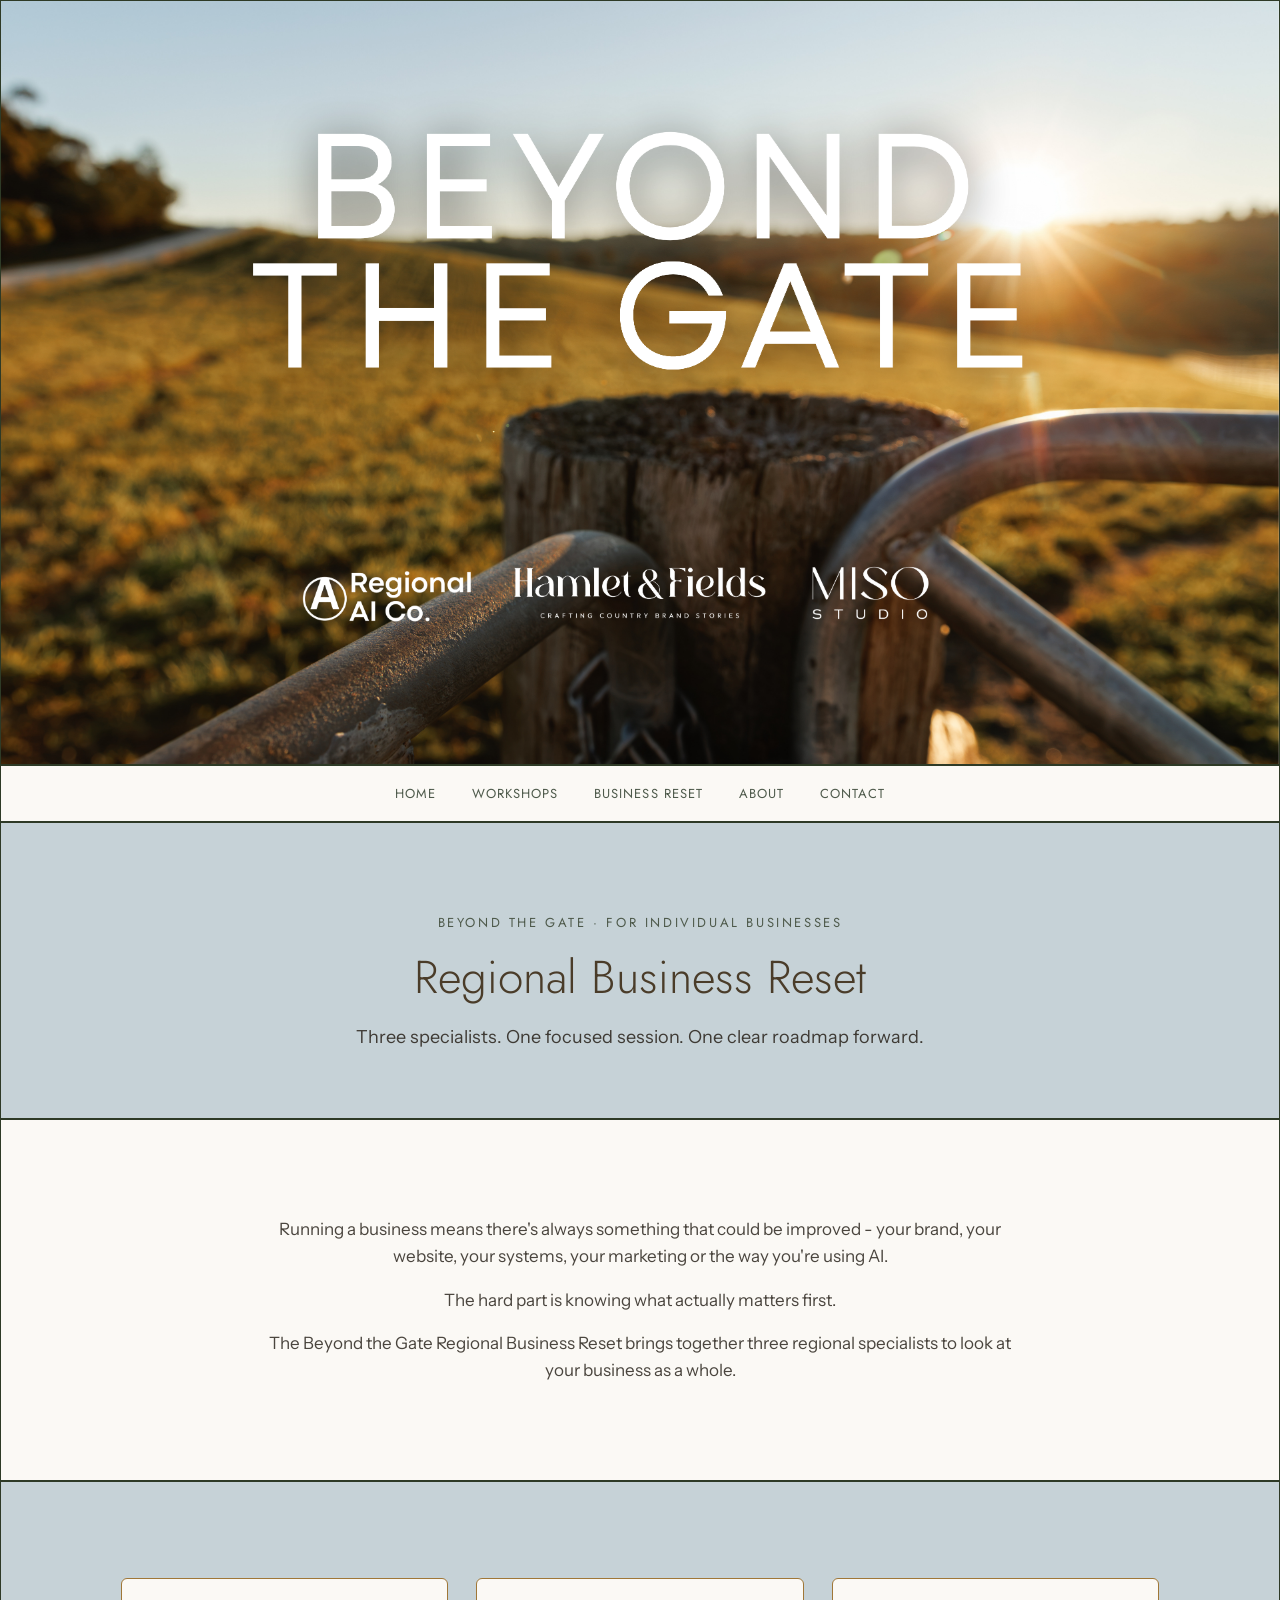
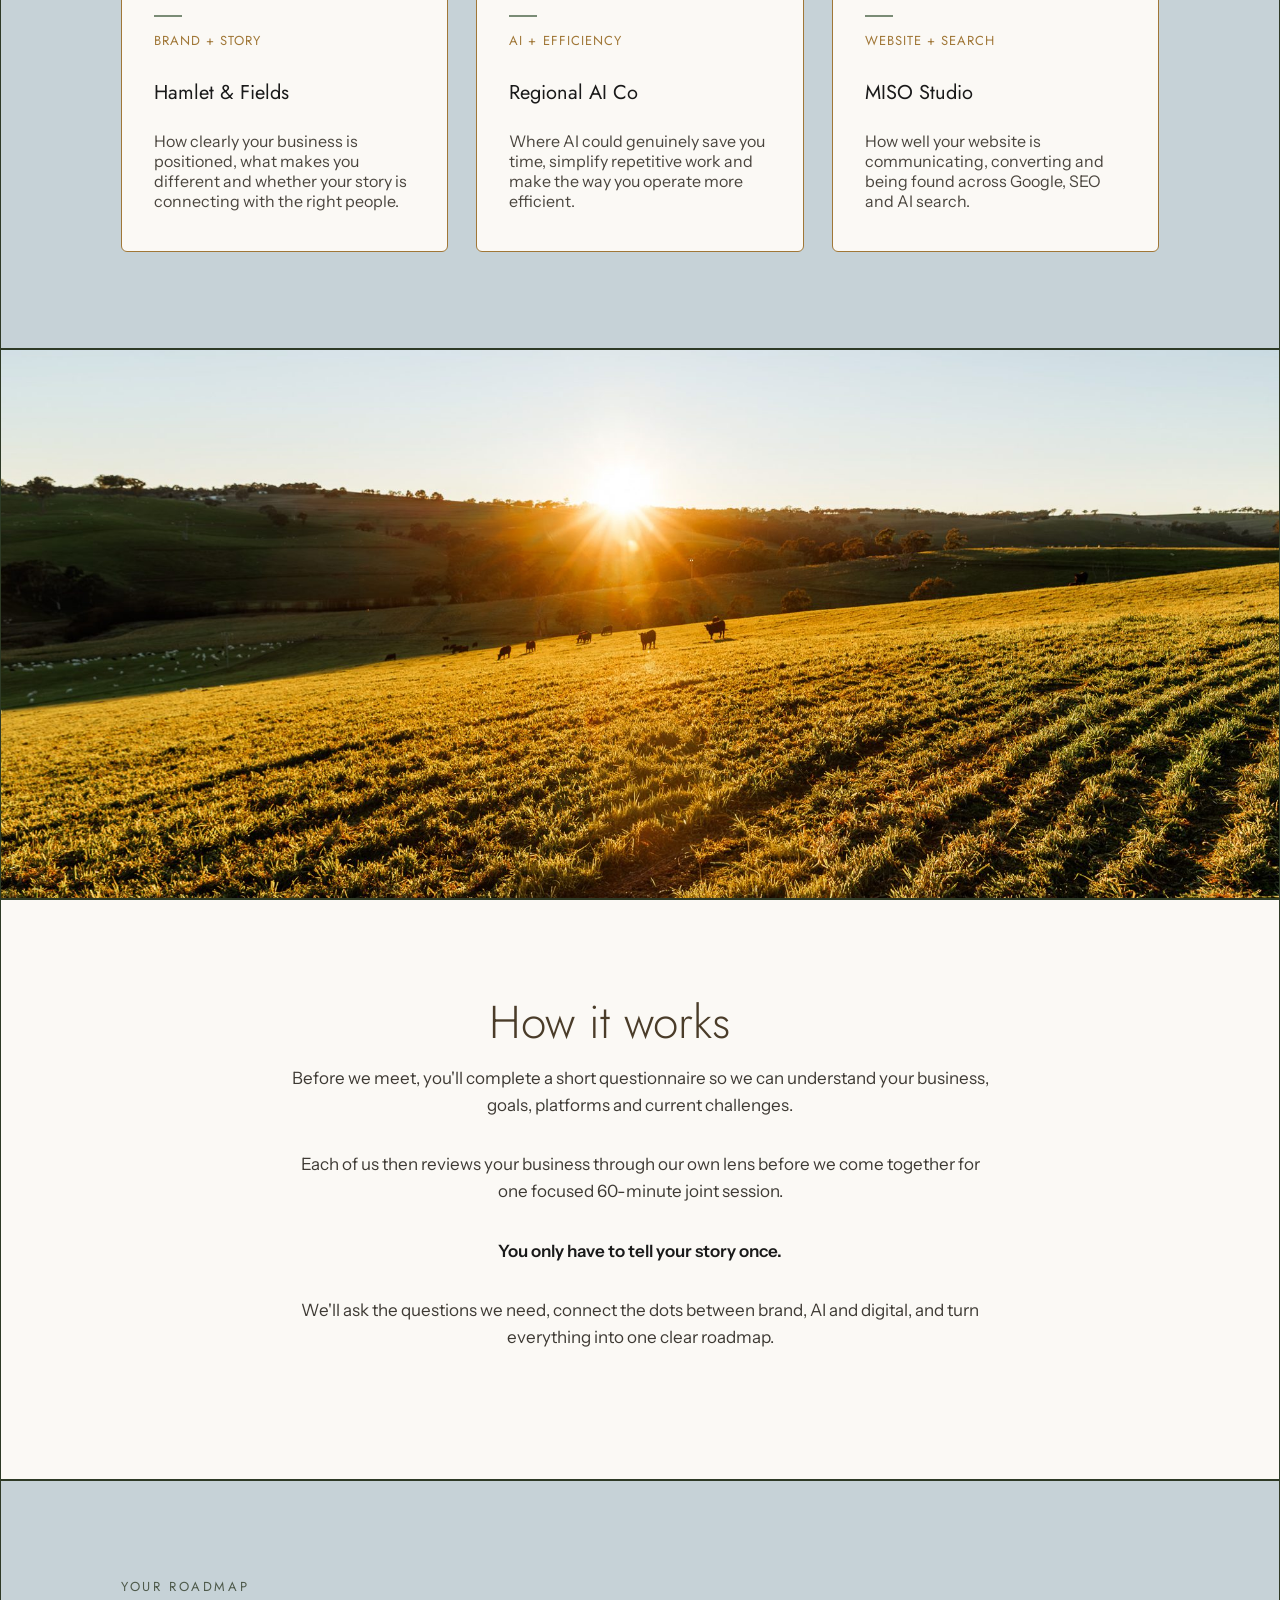
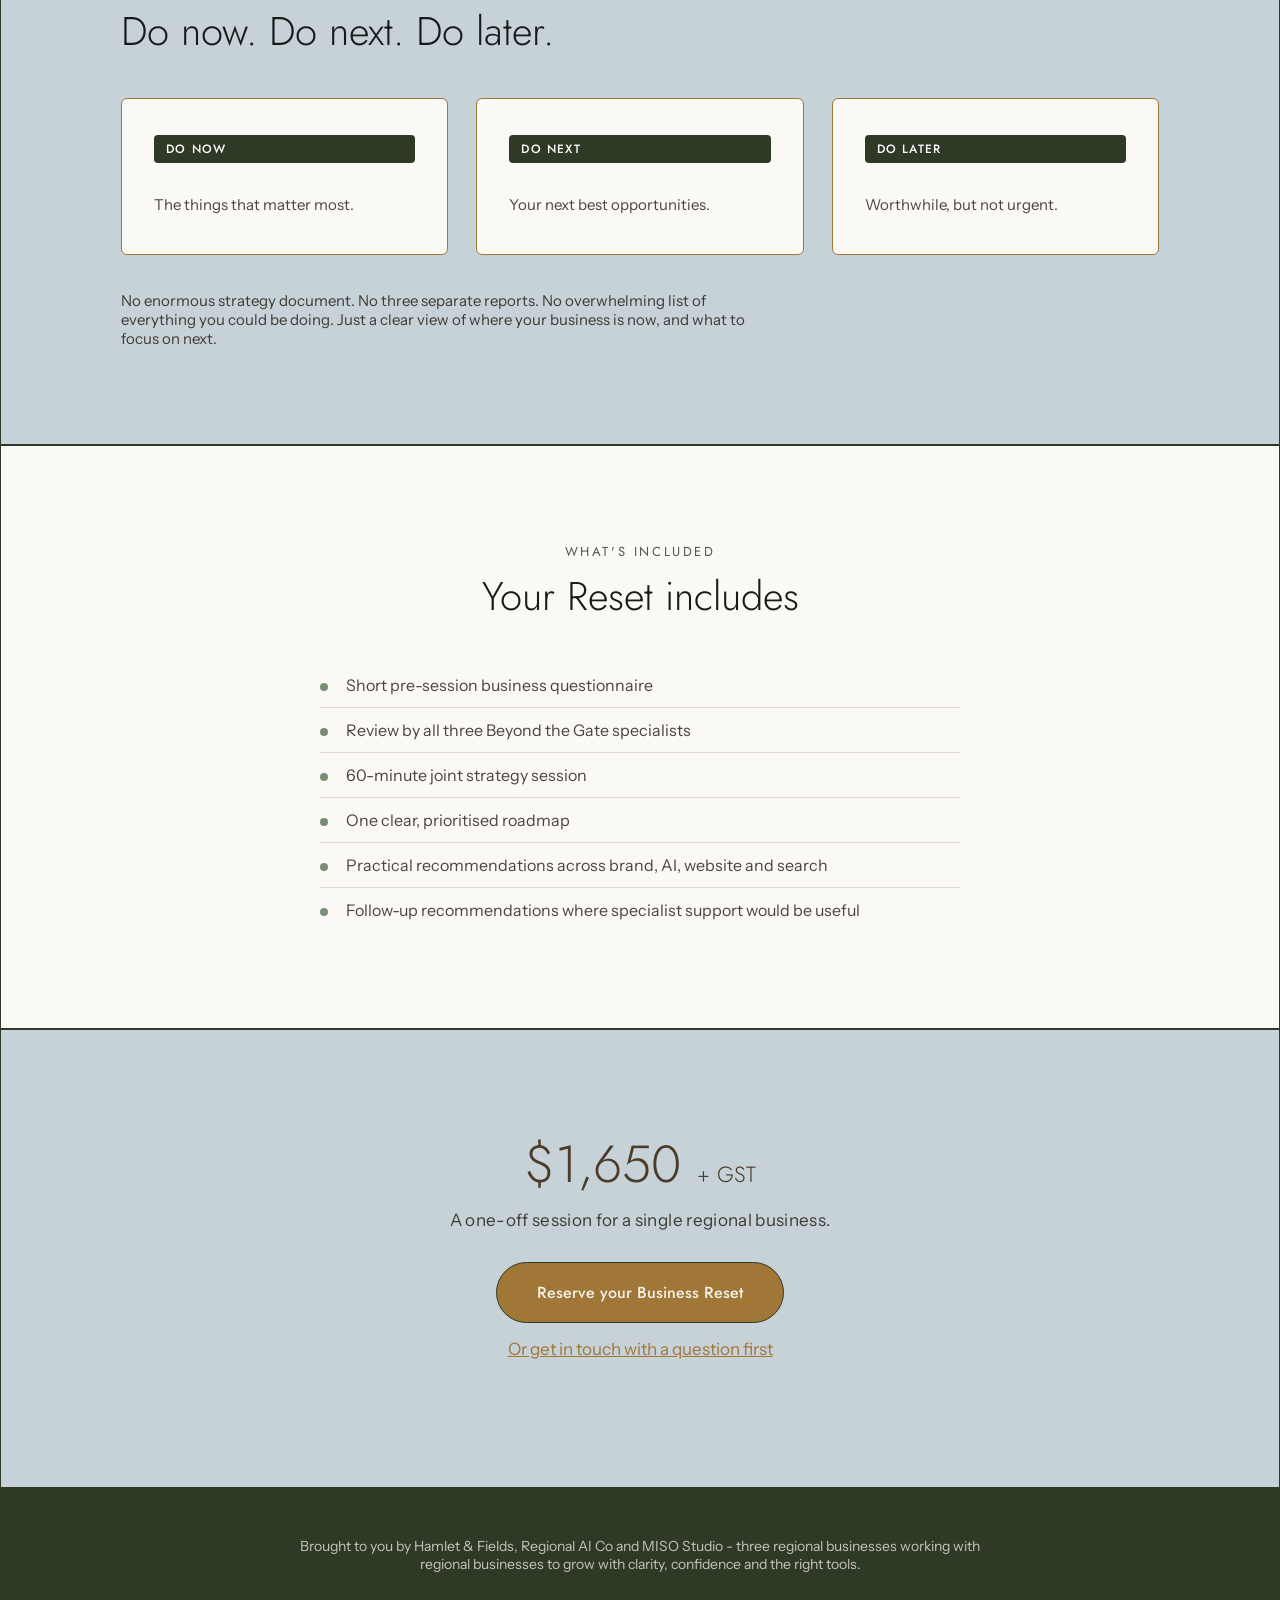
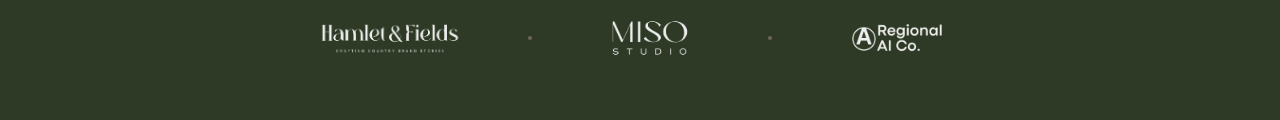
==== commit 69befaa0: "Move contact to its own page with workshop and Business Reset options; add paddock photo band to Bus" ====
--- a/business-reset.html
+++ b/business-reset.html
@@ -6,6 +6,9 @@
 <title>Regional Business Reset - Beyond the Gate</title>
 <meta name="description" content="A focused session with three regional specialists - brand, website and AI - for a business wanting one clear roadmap forward.">
 <link rel="stylesheet" href="style.css">
+<link rel="icon" href="assets/favicon.ico" sizes="any">
+<link rel="icon" type="image/png" href="assets/favicon-32.png" sizes="32x32">
+<link rel="apple-touch-icon" href="assets/apple-touch-icon.png">
 <style>
   .reset-hero {
     background: var(--cta-bg);
@@ -113,15 +116,18 @@
 </head>
 <body>
 
-  <section class="hero section">
-    <img src="assets/hero-beyond-the-gate.png" alt="Beyond the Gate - Hamlet & Fields, Regional AI Co and MISO Studio">
-  </section>
+  <a href="/">
+    <section class="hero section">
+      <img src="assets/hero-beyond-the-gate.png" alt="Beyond the Gate - Hamlet & Fields, Regional AI Co and MISO Studio">
+    </section>
+  </a>
 
   <nav class="mini-nav section">
-    <a href="index.html">Home</a>
-    <a href="index.html#workshops">Workshops</a>
-    <a href="index.html#team">About</a>
-    <a href="index.html#contact">Contact</a>
+    <a href="/">Home</a>
+    <a href="/#workshops">Workshops</a>
+    <a href="/business-reset">Business Reset</a>
+    <a href="/#team">About</a>
+    <a href="/contact">Contact</a>
   </nav>
 
   <section class="reset-hero section">
@@ -160,6 +166,8 @@
       </div>
     </div>
   </section>
+
+  <div class="photo-band section"><img src="assets/paddock-sunset.jpg" alt="Late sun over a green paddock with cattle grazing in regional NSW" style="object-position:center 45%;"></div>
 
   <section class="capture section" style="background:var(--card-bg);">
     <div class="capture-inner how-block">
@@ -209,6 +217,7 @@
       <div class="amount">$1,650 <span style="font-size:22px;">+ GST</span></div>
       <p class="note">A one-off session for a single regional business.</p>
       <a class="btn-large" href="mailto:hayley@miso-studio.au?subject=Beyond%20the%20Gate%20-%20Business%20Reset%20Enquiry">Reserve your Business Reset</a>
+      <p style="margin-top:16px;"><a href="/contact" style="color:var(--ochre); text-decoration:underline;">Or get in touch with a question first</a></p>
     </div>
   </section>
 
--- a/style.css
+++ b/style.css
@@ -158,6 +158,20 @@
   padding-bottom: 2px;
 }
 .link-arrow:hover { color: var(--ochre); }
+.btn-blue {
+  background: var(--cta-bg);
+  border: 1px solid var(--green);
+  border-radius: 999px;
+  color: var(--green);
+  font-family: 'Jost', sans-serif;
+  font-weight: 500;
+  font-size: 15px;
+  padding: 17px 34px;
+  cursor: pointer;
+  white-space: nowrap;
+  display: inline-block;
+}
+.btn-blue:hover { background: #B4C1C7; }
 
 /* ---------- EMAIL CAPTURE / CTA BLOCKS ---------- */
 .capture {
@@ -415,7 +429,8 @@
   flex-direction: column;
 }
 .proof-image {
-  aspect-ratio: 4 / 3;
+  aspect-ratio: 3 / 4;
+  flex-shrink: 0;
   background: repeating-linear-gradient(45deg, #EFEAE0, #EFEAE0 12px, #E6DFD1 12px, #E6DFD1 24px);
   display: flex;
   align-items: center;
@@ -429,12 +444,26 @@
   text-transform: uppercase;
   color: var(--text-label);
 }
+.proof-image { position: relative; overflow: hidden; }
 .proof-image img {
+  position: absolute;
+  top: 16px;
+  left: 16px;
+  width: calc(100% - 32px);
+  height: calc(100% - 32px);
+  object-fit: cover;
+  object-position: center 30%;
+  display: block;
+}
+
+/* ---------- FULL-WIDTH PHOTO BAND ---------- */
+.photo-band { line-height: 0; }
+.photo-band img {
+  display: block;
   width: 100%;
-  height: 100%;
+  aspect-ratio: 21 / 9;
   object-fit: cover;
-  object-position: center 25%;
-  display: block;
+  object-position: center 55%;
 }
 .proof-body {
   padding: 28px 28px 32px;
@@ -470,7 +499,7 @@
   .section h2 { font-size: 30px; }
   .capture h2 { font-size: 32px; }
   .form-row { flex-direction: column; }
-  .btn-ochre { width: 100%; padding: 18px 20px; }
+  .btn-ochre, .btn-blue { width: 100%; padding: 18px 20px; }
   .thankyou-content h1 { font-size: 34px; }
   .guide-card, .download-card { padding: 26px 24px; }
   .guide-card h3 { font-size: 21px; }
@@ -482,6 +511,7 @@
   .logo-miso { height: 48px; }
   .mini-nav { gap: 18px 22px; }
   .workshop-lede { margin-top: 0; }
+  .photo-band img { aspect-ratio: 4 / 3; }
   .hero-copy h1 { font-size: 30px; }
   .hero-copy .subhead { font-size: 17px; }
   .hero-copy .body-text { font-size: 16px; }
